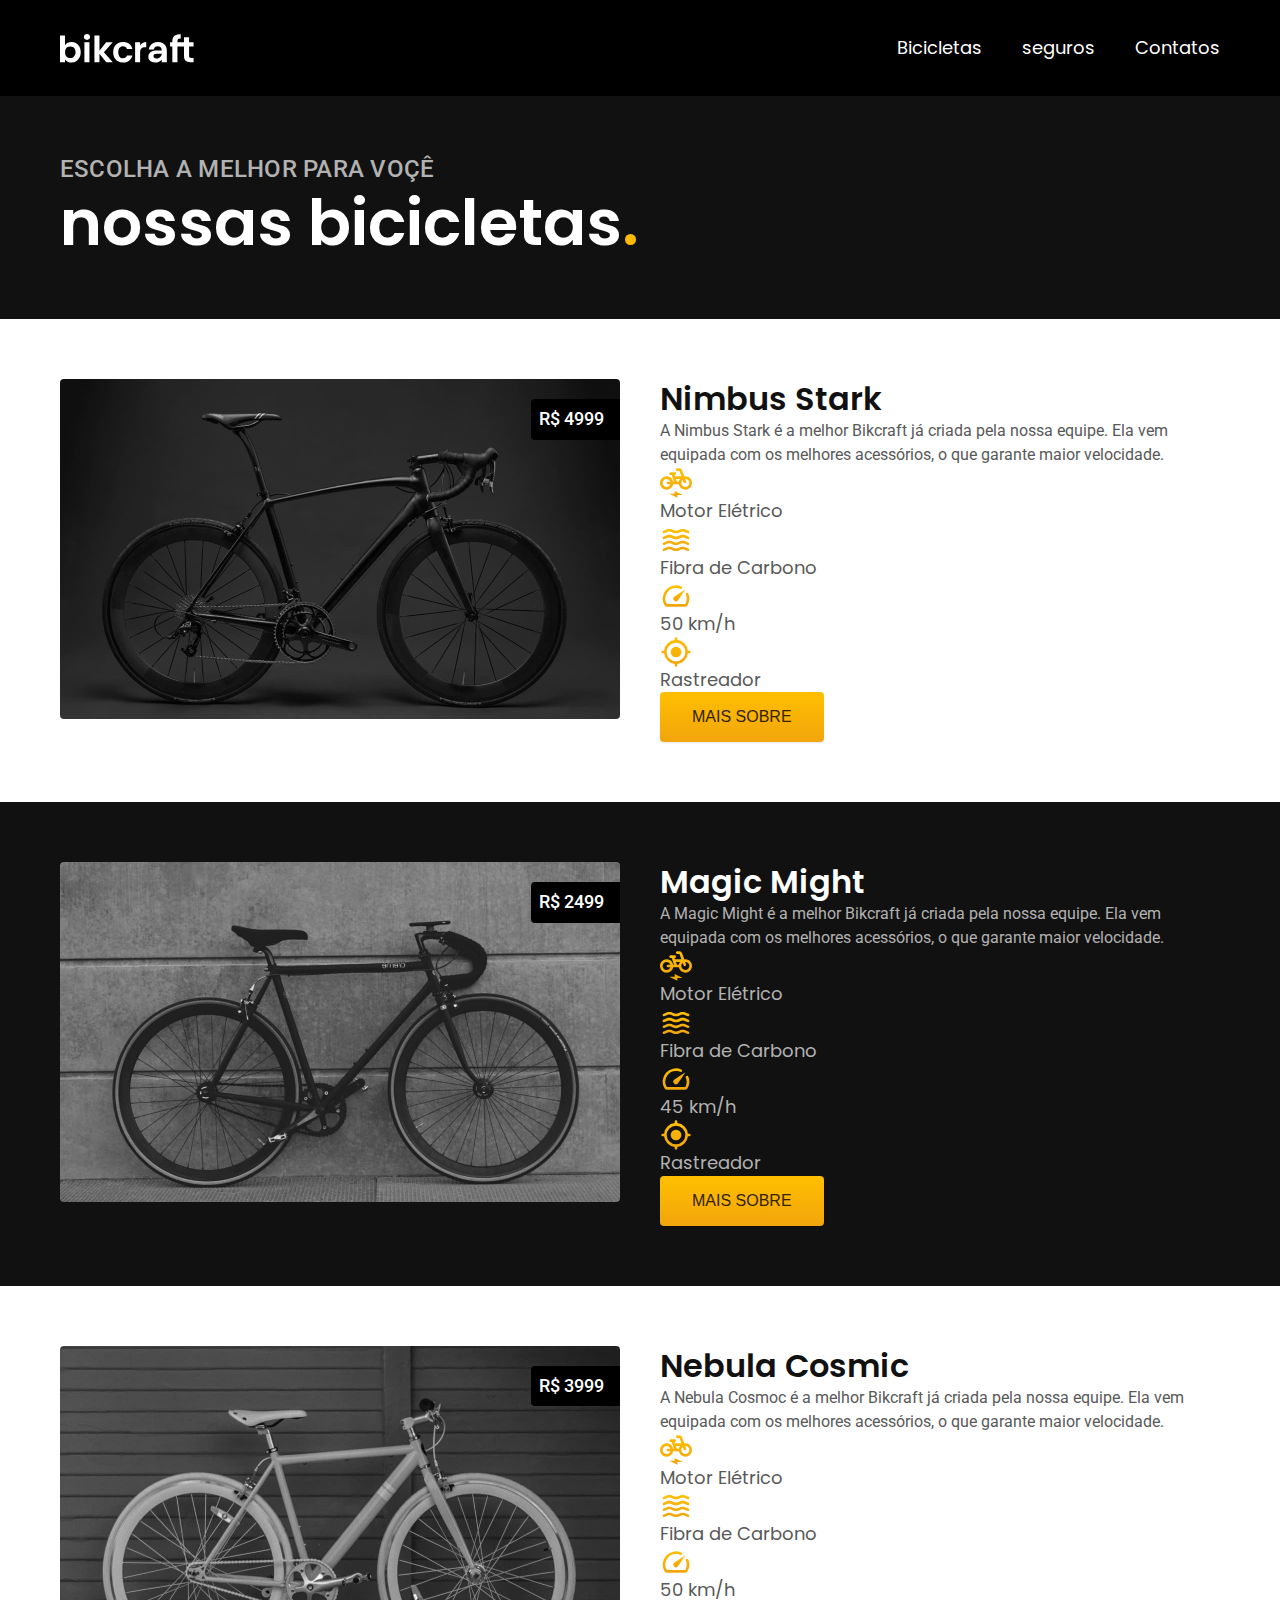
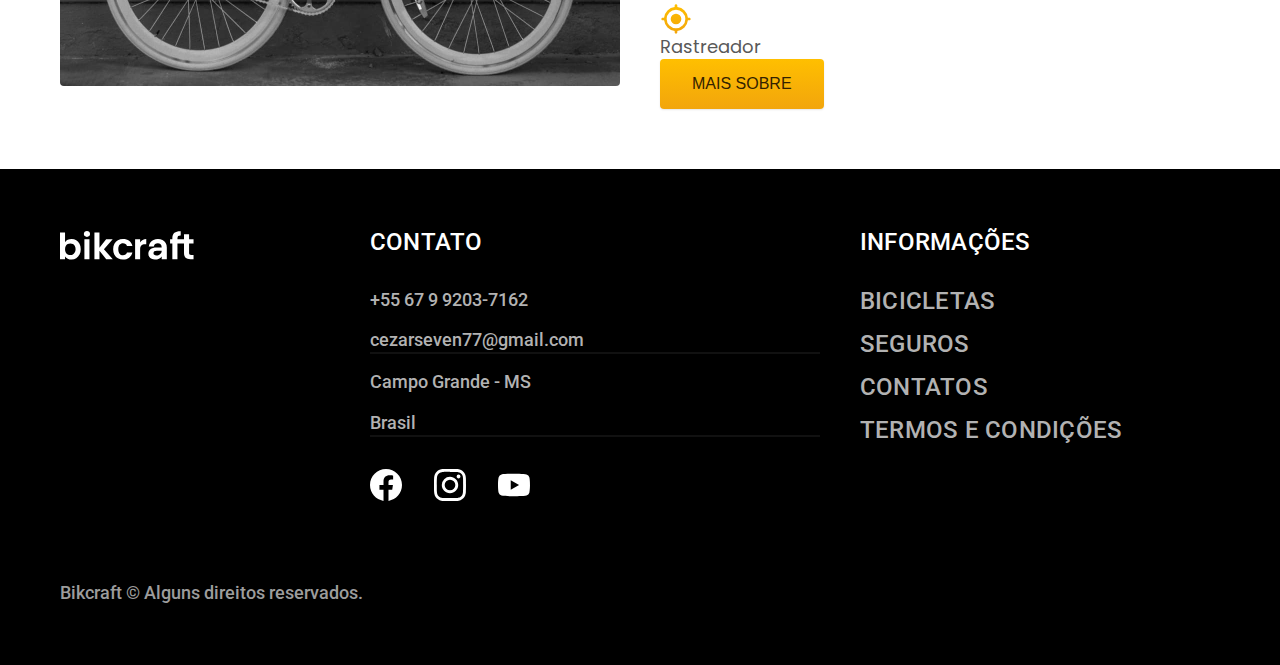
==== bicicletas.html @ 4b3cce02 "termos e bicicletas" ====
<!DOCTYPE html>
<html lang="pt-br">
<head>
    <meta charset="UTF-8">
    <meta name="viewport" content="width=device-width, initial-scale=1.0">
    <title>Bicicletas │ Bikcraft</title>
    <meta name="description" content="Termos e Condições">


    <link rel="stylesheet" href="style.css/style.css">
    
    <link rel="preconnect" href="https://fonts.googleapis.com">
    <link rel="preconnect" href="https://fonts.gstatic.com" crossorigin>
    <link href="https://fonts.googleapis.com/css2?family=Merriweather:ital,wght@1,900&family=Poppins:wght@400;600&family=Roboto:wght@400;500&display=swap" rel="stylesheet">
</head>
<body id="bicicletas">
    <header class="header-bg">
        <div class="header container">
            <a href="./" >
                <img src="img/bikcraft.svg" alt="Bikcraft">
            </a>
            <nav aria-label="primaria">
                <ul class="header-menu font-1-m cor-0">
                    <li><a href="./bicicletas.html">Bicicletas</a></li>
                    <li><a href="./seguros.html">seguros</a></li>
                    <li><a href="./contatos.html">Contatos</a></li>
                </ul>
        
            </nav>
        </div>
    </header>

    <main>
        <div class="titulo-bg">
            <div class="titulo container">
                <p class="font-2-l-b cor-5">Escolha a melhor para voçê</p>
                <h1 class="font-1-xxl cor-0">nossas bicicletas<span class="cor-p1">.</span></h1>
            </div>
        </div>


        
            <div class="bicicletas container">
                <div class="bicicletas-imagem">
                    <img src="./img/bicicletas/nimbus.jpg" alt="bicicleta preta">
                    <span class="font-2-m cor-0">R$ 4999</span>
                </div>

                <div class="bicicleta-conteudo">
                    <h2 class="font-1-xl">Nimbus Stark</h2>
                    <p class="font-2-s cor-8">A Nimbus Stark é a melhor Bikcraft já criada pela nossa equipe. Ela vem equipada com os melhores acessórios, o que garante maior velocidade.</p>
                    <ul class="font-1-m cor-8">
                        <li>
                            <img src="./img/icones/eletrica.svg" alt="">
                            Motor Elétrico
                        </li>
                        <li>
                            <img src="./img/icones/carbono.svg" alt="">
                            Fibra de Carbono
                        </li>
                        <li>
                            <img src="./img/icones/velocidade.svg" alt="">
                            50 km/h
                        </li>
                        <li>
                            <img src="./img/icones/rastreador.svg" alt="">
                            Rastreador
                        </li>
                    </ul>
                    <a class="botao seta" href="./bicicletas/nimbus.html">Mais Sobre</a>
                </div>
            </div>
        

        <div class="bicicletas-bg">
            <div class="bicicletas container">
                <div class="bicicletas-imagem">
                    <img src="./img/bicicletas/magic.jpg" alt="bicicleta preta">
                    <span class="font-2-m cor-0">R$ 2499</span>
                </div>

                <div class="bicicleta-conteudo">
                    <h2 class="font-1-xl cor-0">Magic Might</h2>
                    <p class="font-2-s cor-5">A Magic Might é a melhor Bikcraft já criada pela nossa equipe. Ela vem equipada com os melhores acessórios, o que garante maior velocidade.</p>
                    <ul class="font-1-m cor-5">
                        <li>
                            <img src="./img/icones/eletrica.svg" alt="">
                            Motor Elétrico
                        </li>
                        <li>
                            <img src="./img/icones/carbono.svg" alt="">
                            Fibra de Carbono
                        </li>
                        <li>
                            <img src="./img/icones/velocidade.svg" alt="">
                            45 km/h
                        </li>
                        <li>
                            <img src="./img/icones/rastreador.svg" alt="">
                            Rastreador
                        </li>
                    </ul>
                    <a class="botao seta" href="./bicicletas/magic.html">Mais Sobre</a>
                </div>
            </div>
        </div>

        
            <div class="bicicletas container">
                <div class="bicicletas-imagem">
                    <img src="./img/bicicletas/nebula.jpg" alt="bicicleta branca">
                    <span class="font-2-m cor-0">R$ 3999</span>
                </div>

                <div class="bicicleta-conteudo">
                    <h2 class="font-1-xl">Nebula Cosmic</h2>
                    <p class="font-2-s cor-8">A Nebula Cosmoc é a melhor Bikcraft já criada pela nossa equipe. Ela vem equipada com os melhores acessórios, o que garante maior velocidade.</p>
                    <ul class="font-1-m cor-8">
                        <li>
                            <img src="./img/icones/eletrica.svg" alt="">
                            Motor Elétrico
                        </li>
                        <li>
                            <img src="./img/icones/carbono.svg" alt="">
                            Fibra de Carbono
                        </li>
                        <li>
                            <img src="./img/icones/velocidade.svg" alt="">
                            50 km/h
                        </li>
                        <li>
                            <img src="./img/icones/rastreador.svg" alt="">
                            Rastreador
                        </li>
                    </ul>
                    <a class="botao seta" href="./bicicletas/nebula.html">Mais Sobre</a>
                </div>
            </div>
        

        
    </main>











    <footer class="footer-bg">
        <div class="footer container">
            <img src="img/bikcraft.svg" alt="bikcraft">
            <div class="footer-contato">
                <h3 class="font-2-l-b cor-0">Contato</h3>
                <ul class="font-2-m cor-5">
                    <li><a href="tel:+5567992037162">+55 67 9 9203-7162</a></li>
                    <li><a href="mailto:cezarseven77@gmail.com">cezarseven77@gmail.com</a></li>
                    <li>Campo Grande - MS</li>
                    <li>Brasil</li>
                </ul>
                <div class="footer-redes">
                    <a href="./">
                        <img src="./img/redes/facebook.svg" alt="facebook">
                    </a>
                    <a href="./">
                        <img src="./img/redes/instagram.svg" alt="instagram">
                    </a>
                    <a href="./">
                        <img src="./img/redes/youtube.svg" alt="youtube">
                    </a>
                </div>
            </div>
                <div class="footer-informacoes">
                    <h3 class="font-2-l-b cor-0">Informações</h3>
                    <nav>
                        <ul class="font-2-l-b cor-5">
                            <li><a href="./bicicletas.html">Bicicletas</a></li>
                            <li><a href="./seguros.html">seguros</a></li>
                            <li><a href="./contatos.html">Contatos</a></li>
                            <li><a href="./termos.html">Termos e Condições</a></li>
                        </ul>
                    </nav> 
                </div>
                <p class="footer-copy font-2-m cor-6">Bikcraft © Alguns direitos reservados.</p>
        </div>
    </footer>

</body>
</html>
---- style.css/style.css ----
@import './global/global.css';
@import './utilidades/tipografia.css';
@import './utilidades/cores.css';



@import './global/header.css';
@import './global/footer.css';

/*botao*/
@import './utilidades/componentes.css';

/* home */
@import './home/introducao.css';
@import './home/tecnologia.css';
@import './home/parceiros.css';
@import './home/depoimento.css';

/* bicicletas lista */
@import './bicicletas/bicicletas-lista.css';

/*seguros*/
@import 'seguros/seguros.css';

/*termos pag*/
@import 'termos/termo.css';

/*bicicletas pag*/
@import 'bicicletas/bicicletas.css';
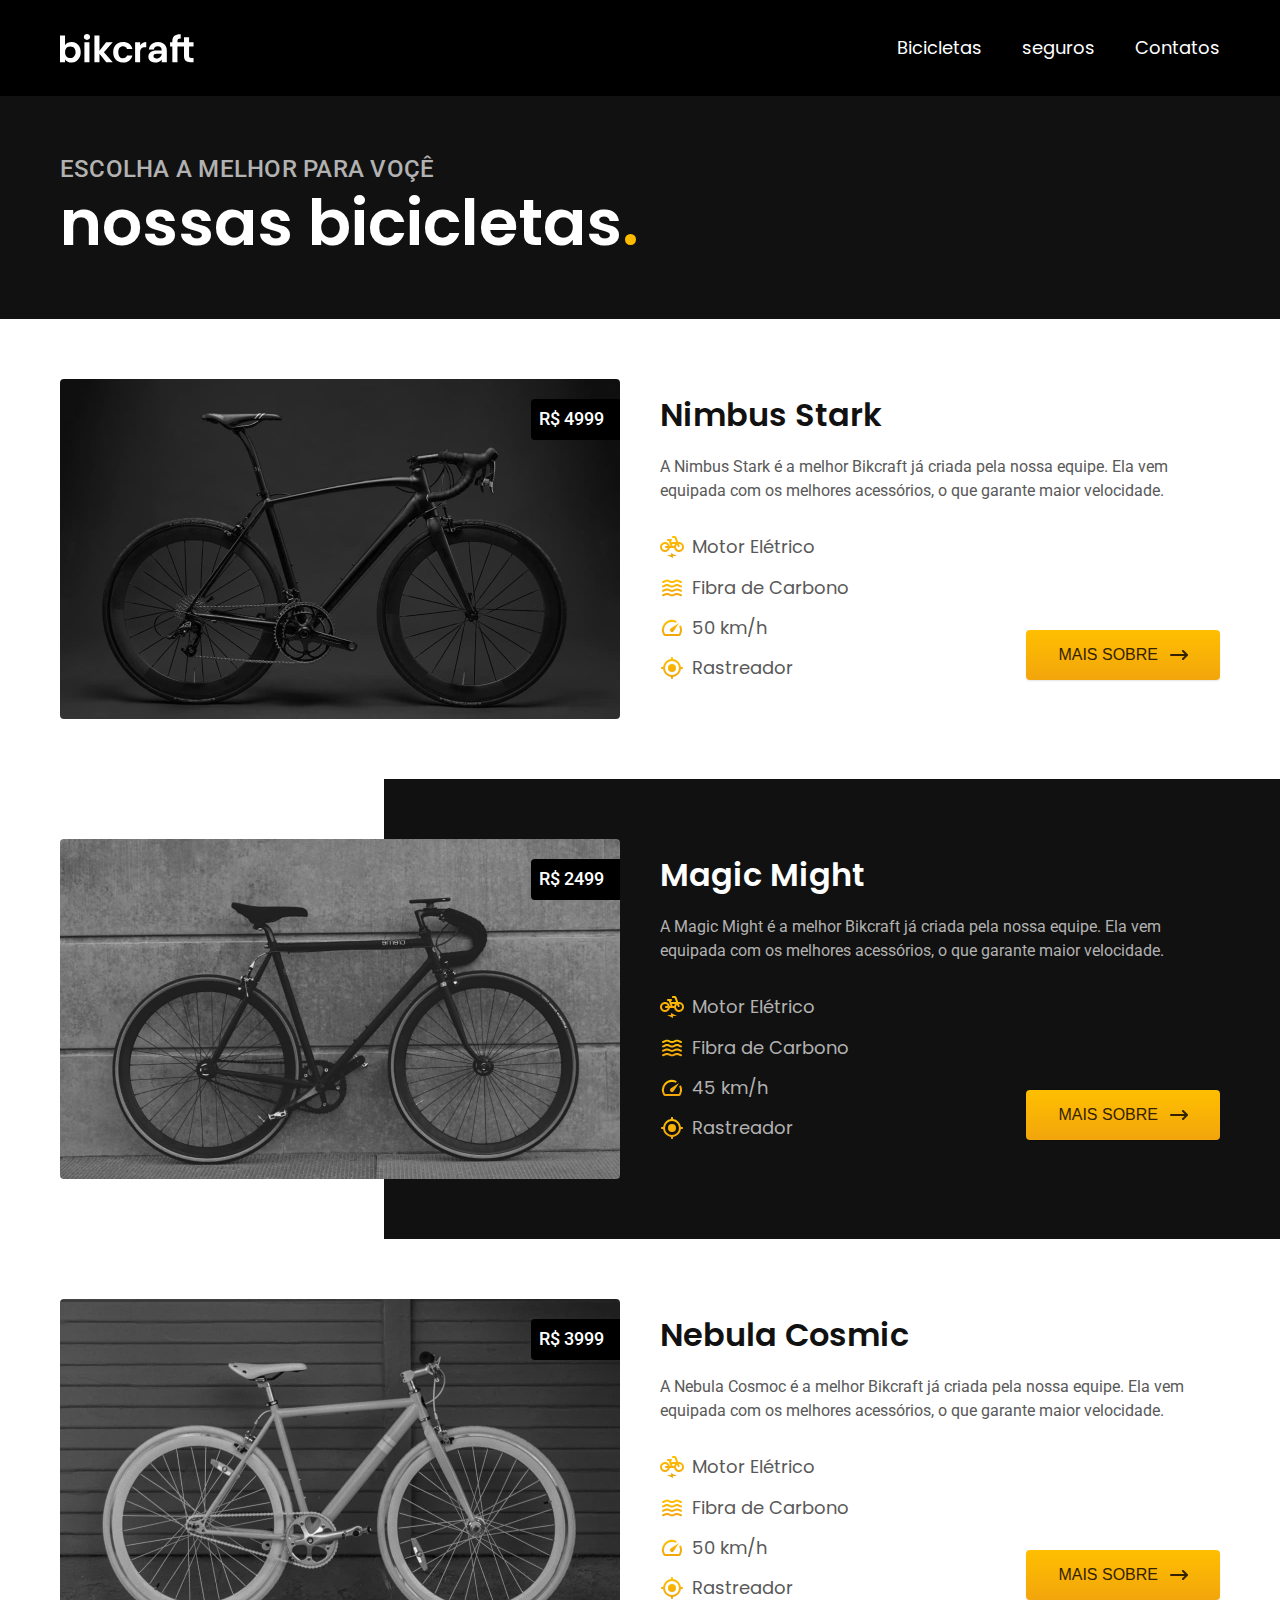
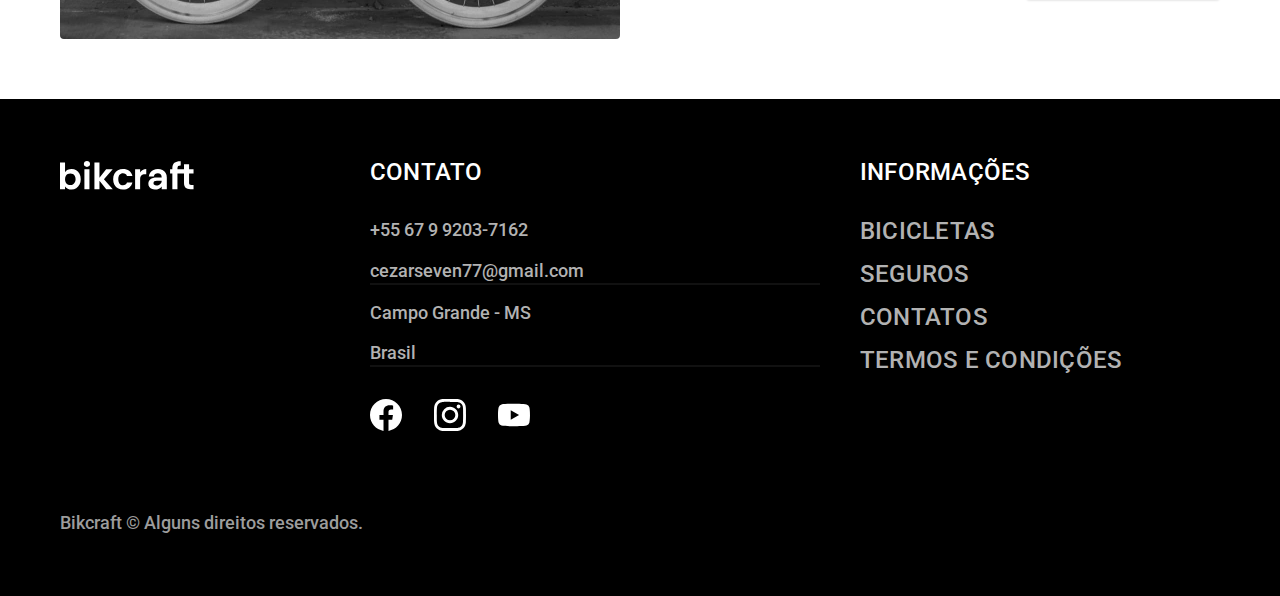
==== commit 72c6e9cb: "add pag de termos e bicicleta" ====
--- a/bicicletas.html
+++ b/bicicletas.html
@@ -46,7 +46,7 @@
                     <span class="font-2-m cor-0">R$ 4999</span>
                 </div>
 
-                <div class="bicicleta-conteudo">
+                <div class="bicicletas-conteudo">
                     <h2 class="font-1-xl">Nimbus Stark</h2>
                     <p class="font-2-s cor-8">A Nimbus Stark é a melhor Bikcraft já criada pela nossa equipe. Ela vem equipada com os melhores acessórios, o que garante maior velocidade.</p>
                     <ul class="font-1-m cor-8">
@@ -79,7 +79,7 @@
                     <span class="font-2-m cor-0">R$ 2499</span>
                 </div>
 
-                <div class="bicicleta-conteudo">
+                <div class="bicicletas-conteudo">
                     <h2 class="font-1-xl cor-0">Magic Might</h2>
                     <p class="font-2-s cor-5">A Magic Might é a melhor Bikcraft já criada pela nossa equipe. Ela vem equipada com os melhores acessórios, o que garante maior velocidade.</p>
                     <ul class="font-1-m cor-5">
@@ -112,7 +112,7 @@
                     <span class="font-2-m cor-0">R$ 3999</span>
                 </div>
 
-                <div class="bicicleta-conteudo">
+                <div class="bicicletas-conteudo">
                     <h2 class="font-1-xl">Nebula Cosmic</h2>
                     <p class="font-2-s cor-8">A Nebula Cosmoc é a melhor Bikcraft já criada pela nossa equipe. Ela vem equipada com os melhores acessórios, o que garante maior velocidade.</p>
                     <ul class="font-1-m cor-8">
--- a/style.css/style.css
+++ b/style.css/style.css
@@ -19,8 +19,15 @@
 /* bicicletas lista */
 @import './bicicletas/bicicletas-lista.css';
 
+/* Bicicleta*/
+@import './bicicleta/bicicleta.css';
+
+
 /*seguros*/
 @import 'seguros/seguros.css';
+@import 'seguros/vantagens.css';
+@import 'seguros/perguntas.css';
+
 
 /*termos pag*/
 @import 'termos/termo.css';
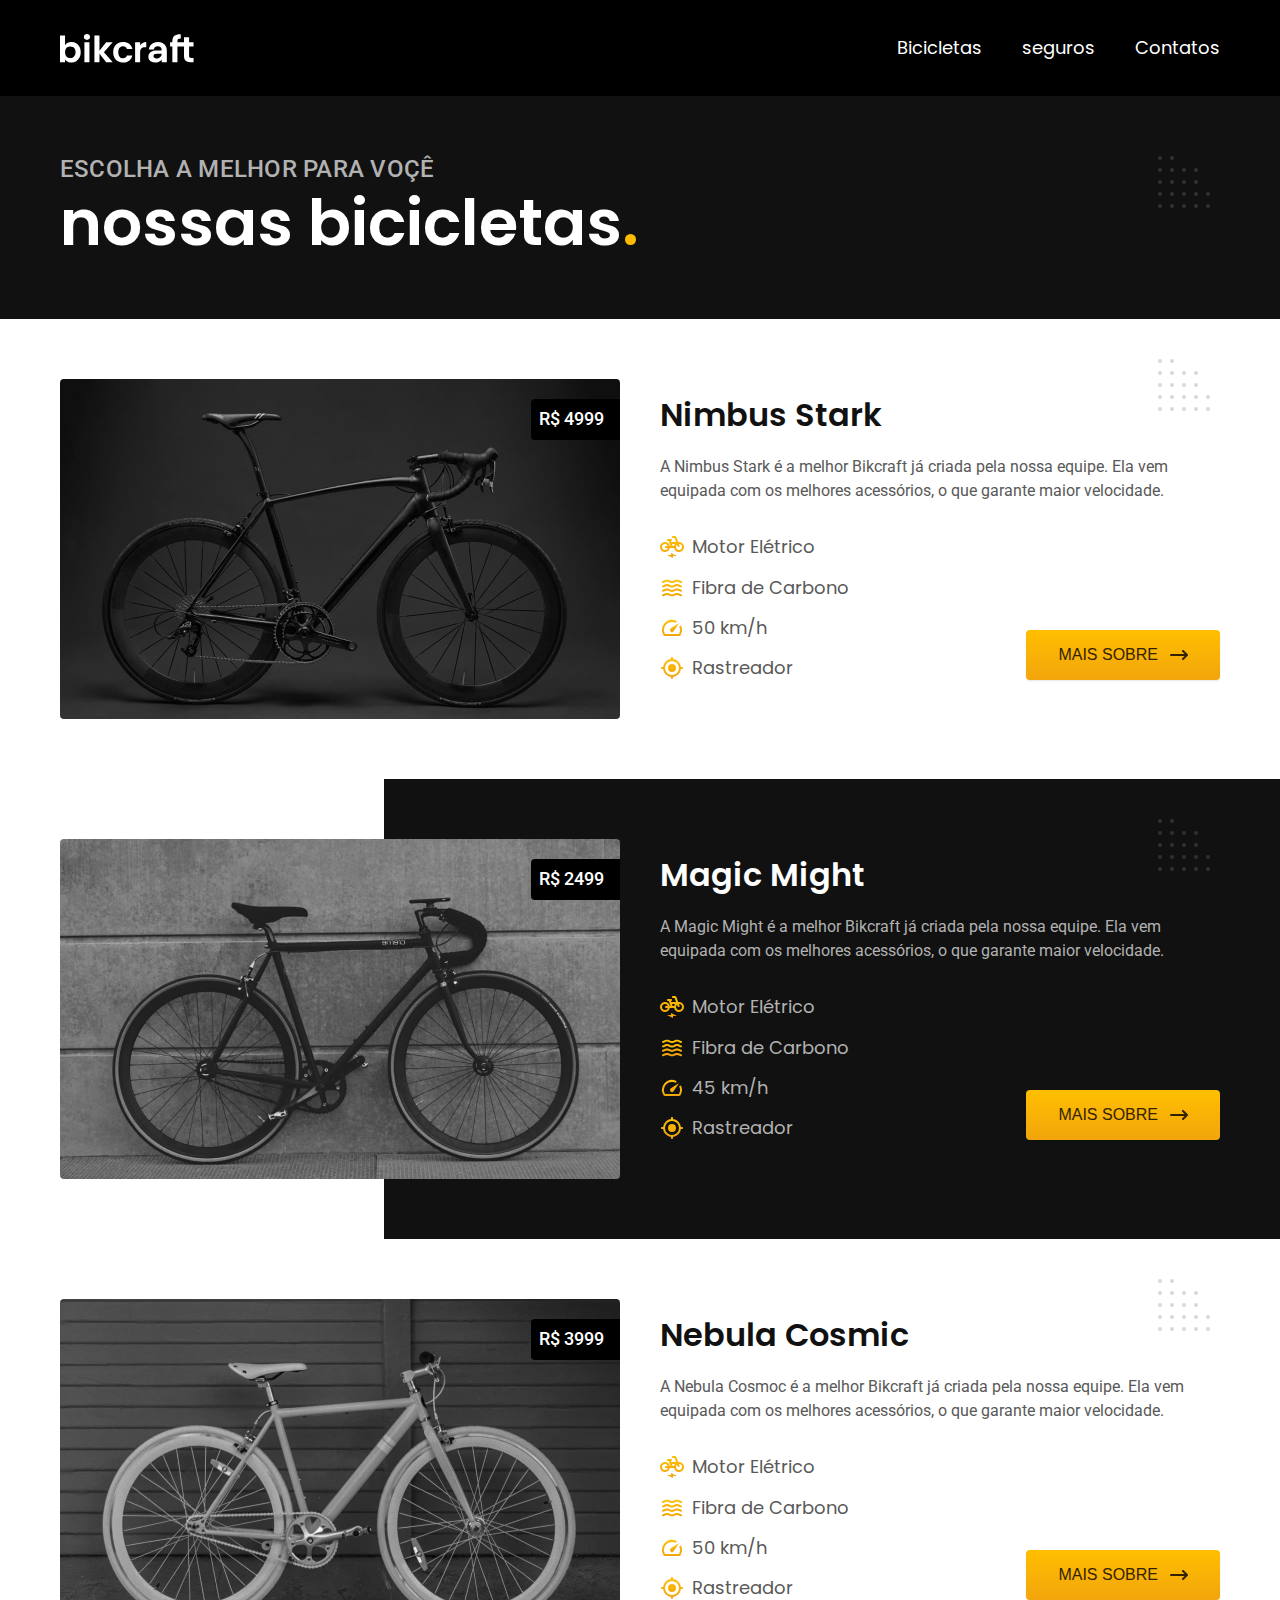
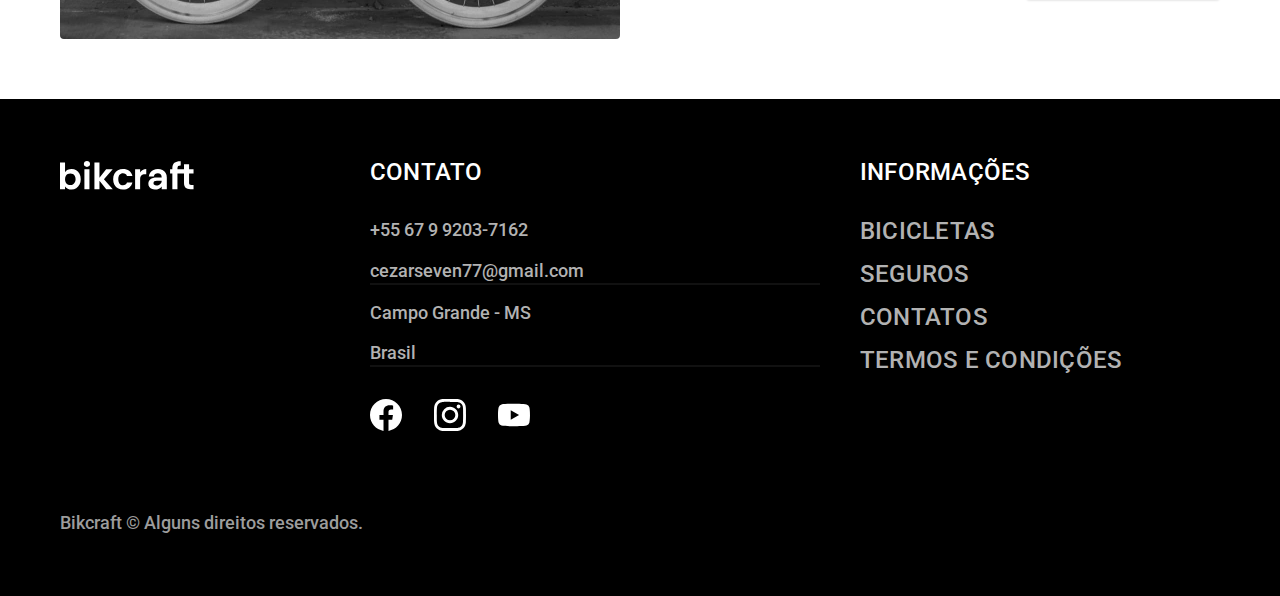
==== commit cbe53aa6: "page orcamento" ====
--- a/bicicletas.html
+++ b/bicicletas.html
@@ -7,6 +7,7 @@
     <meta name="description" content="Termos e Condições">
 
 
+    <link rel="preload" href="style.css/style.css" as="style">
     <link rel="stylesheet" href="style.css/style.css">
     
     <link rel="preconnect" href="https://fonts.googleapis.com">
@@ -17,13 +18,13 @@
     <header class="header-bg">
         <div class="header container">
             <a href="./" >
-                <img src="img/bikcraft.svg" alt="Bikcraft">
+                <img src="img/bikcraft.svg" width="136" height="32" alt="Bikcraft">
             </a>
             <nav aria-label="primaria">
                 <ul class="header-menu font-1-m cor-0">
-                    <li><a href="./bicicletas.html">Bicicletas</a></li>
-                    <li><a href="./seguros.html">seguros</a></li>
-                    <li><a href="./contatos.html">Contatos</a></li>
+                    <li><a href="../bicicletas.html">Bicicletas</a></li>
+                    <li><a href="../seguros.html">seguros</a></li>
+                    <li><a href="../contatos.html">Contatos</a></li>
                 </ul>
         
             </nav>
@@ -42,7 +43,7 @@
         
             <div class="bicicletas container">
                 <div class="bicicletas-imagem">
-                    <img src="./img/bicicletas/nimbus.jpg" alt="bicicleta preta">
+                    <img src="./img/bicicletas/nimbus.jpg" width="1120" height="680" alt="bicicleta preta">
                     <span class="font-2-m cor-0">R$ 4999</span>
                 </div>
 
@@ -51,19 +52,19 @@
                     <p class="font-2-s cor-8">A Nimbus Stark é a melhor Bikcraft já criada pela nossa equipe. Ela vem equipada com os melhores acessórios, o que garante maior velocidade.</p>
                     <ul class="font-1-m cor-8">
                         <li>
-                            <img src="./img/icones/eletrica.svg" alt="">
+                            <img src="./img/icones/eletrica.svg" width="24" height="24" alt="">
                             Motor Elétrico
                         </li>
                         <li>
-                            <img src="./img/icones/carbono.svg" alt="">
+                            <img src="./img/icones/carbono.svg" width="24" height="24" alt="">
                             Fibra de Carbono
                         </li>
                         <li>
-                            <img src="./img/icones/velocidade.svg" alt="">
+                            <img src="./img/icones/velocidade.svg" width="24" height="24" alt="">
                             50 km/h
                         </li>
                         <li>
-                            <img src="./img/icones/rastreador.svg" alt="">
+                            <img src="./img/icones/rastreador.svg" width="24" height="24" alt="">
                             Rastreador
                         </li>
                     </ul>
@@ -75,7 +76,7 @@
         <div class="bicicletas-bg">
             <div class="bicicletas container">
                 <div class="bicicletas-imagem">
-                    <img src="./img/bicicletas/magic.jpg" alt="bicicleta preta">
+                    <img src="./img/bicicletas/magic.jpg" width="1120" height="680" alt="bicicleta preta">
                     <span class="font-2-m cor-0">R$ 2499</span>
                 </div>
 
@@ -84,19 +85,19 @@
                     <p class="font-2-s cor-5">A Magic Might é a melhor Bikcraft já criada pela nossa equipe. Ela vem equipada com os melhores acessórios, o que garante maior velocidade.</p>
                     <ul class="font-1-m cor-5">
                         <li>
-                            <img src="./img/icones/eletrica.svg" alt="">
+                            <img src="./img/icones/eletrica.svg" width="24" height="24" alt="">
                             Motor Elétrico
                         </li>
                         <li>
-                            <img src="./img/icones/carbono.svg" alt="">
+                            <img src="./img/icones/carbono.svg" width="24" height="24" alt="">
                             Fibra de Carbono
                         </li>
                         <li>
-                            <img src="./img/icones/velocidade.svg" alt="">
+                            <img src="./img/icones/velocidade.svg" width="24" height="24" alt="">
                             45 km/h
                         </li>
                         <li>
-                            <img src="./img/icones/rastreador.svg" alt="">
+                            <img src="./img/icones/rastreador.svg" width="24" height="24" alt="">
                             Rastreador
                         </li>
                     </ul>
@@ -108,7 +109,7 @@
         
             <div class="bicicletas container">
                 <div class="bicicletas-imagem">
-                    <img src="./img/bicicletas/nebula.jpg" alt="bicicleta branca">
+                    <img src="./img/bicicletas/nebula.jpg" width="1120" height="680" alt="bicicleta branca">
                     <span class="font-2-m cor-0">R$ 3999</span>
                 </div>
 
@@ -117,19 +118,19 @@
                     <p class="font-2-s cor-8">A Nebula Cosmoc é a melhor Bikcraft já criada pela nossa equipe. Ela vem equipada com os melhores acessórios, o que garante maior velocidade.</p>
                     <ul class="font-1-m cor-8">
                         <li>
-                            <img src="./img/icones/eletrica.svg" alt="">
+                            <img src="./img/icones/eletrica.svg" width="24" height="24" alt="">
                             Motor Elétrico
                         </li>
                         <li>
-                            <img src="./img/icones/carbono.svg" alt="">
+                            <img src="./img/icones/carbono.svg" width="24" height="24" alt="">
                             Fibra de Carbono
                         </li>
                         <li>
-                            <img src="./img/icones/velocidade.svg" alt="">
+                            <img src="./img/icones/velocidade.svg" width="24" height="24" alt="">
                             50 km/h
                         </li>
                         <li>
-                            <img src="./img/icones/rastreador.svg" alt="">
+                            <img src="./img/icones/rastreador.svg" width="24" height="24" alt="">
                             Rastreador
                         </li>
                     </ul>
@@ -153,7 +154,7 @@
 
     <footer class="footer-bg">
         <div class="footer container">
-            <img src="img/bikcraft.svg" alt="bikcraft">
+            <img src="img/bikcraft.svg" width="136" height="32" alt="bikcraft">
             <div class="footer-contato">
                 <h3 class="font-2-l-b cor-0">Contato</h3>
                 <ul class="font-2-m cor-5">
@@ -164,13 +165,13 @@
                 </ul>
                 <div class="footer-redes">
                     <a href="./">
-                        <img src="./img/redes/facebook.svg" alt="facebook">
+                        <img src="./img/redes/facebook.svg" width="32" height="32" alt="facebook">
                     </a>
                     <a href="./">
-                        <img src="./img/redes/instagram.svg" alt="instagram">
+                        <img src="./img/redes/instagram.svg" width="32" height="32" alt="instagram">
                     </a>
                     <a href="./">
-                        <img src="./img/redes/youtube.svg" alt="youtube">
+                        <img src="./img/redes/youtube.svg" width="32" height="32" alt="youtube">
                     </a>
                 </div>
             </div>
--- a/style.css/style.css
+++ b/style.css/style.css
@@ -7,8 +7,9 @@
 @import './global/header.css';
 @import './global/footer.css';
 
-/*botao*/
+/*utilidade*/
 @import './utilidades/componentes.css';
+@import './utilidades/formulario.css';
 
 /* home */
 @import './home/introducao.css';
@@ -21,6 +22,7 @@
 
 /* Bicicleta*/
 @import './bicicleta/bicicleta.css';
+@import './bicicleta/seguro.css';
 
 
 /*seguros*/
@@ -28,9 +30,18 @@
 @import 'seguros/vantagens.css';
 @import 'seguros/perguntas.css';
 
+/*contato pag*/
+@import 'contato/contato.css';
+@import 'contato/lojas.css';
 
-/*termos pag*/
+
+/*termcontatog*/
+@import 'termos/tlojass';
 @import 'termos/termo.css';
 
 /*bicicletas pag*/
 @import 'bicicletas/bicicletas.css';
+
+
+/*orcamento*/
+@import 'orcamento/orcamento.css';--- a/style.css/style.css
+++ b/style.css/style.css
@@ -7,8 +7,9 @@
 @import './global/header.css';
 @import './global/footer.css';
 
-/*botao*/
+/*utilidade*/
 @import './utilidades/componentes.css';
+@import './utilidades/formulario.css';
 
 /* home */
 @import './home/introducao.css';
@@ -21,6 +22,7 @@
 
 /* Bicicleta*/
 @import './bicicleta/bicicleta.css';
+@import './bicicleta/seguro.css';
 
 
 /*seguros*/
@@ -28,9 +30,18 @@
 @import 'seguros/vantagens.css';
 @import 'seguros/perguntas.css';
 
+/*contato pag*/
+@import 'contato/contato.css';
+@import 'contato/lojas.css';
 
-/*termos pag*/
+
+/*termcontatog*/
+@import 'termos/tlojass';
 @import 'termos/termo.css';
 
 /*bicicletas pag*/
 @import 'bicicletas/bicicletas.css';
+
+
+/*orcamento*/
+@import 'orcamento/orcamento.css';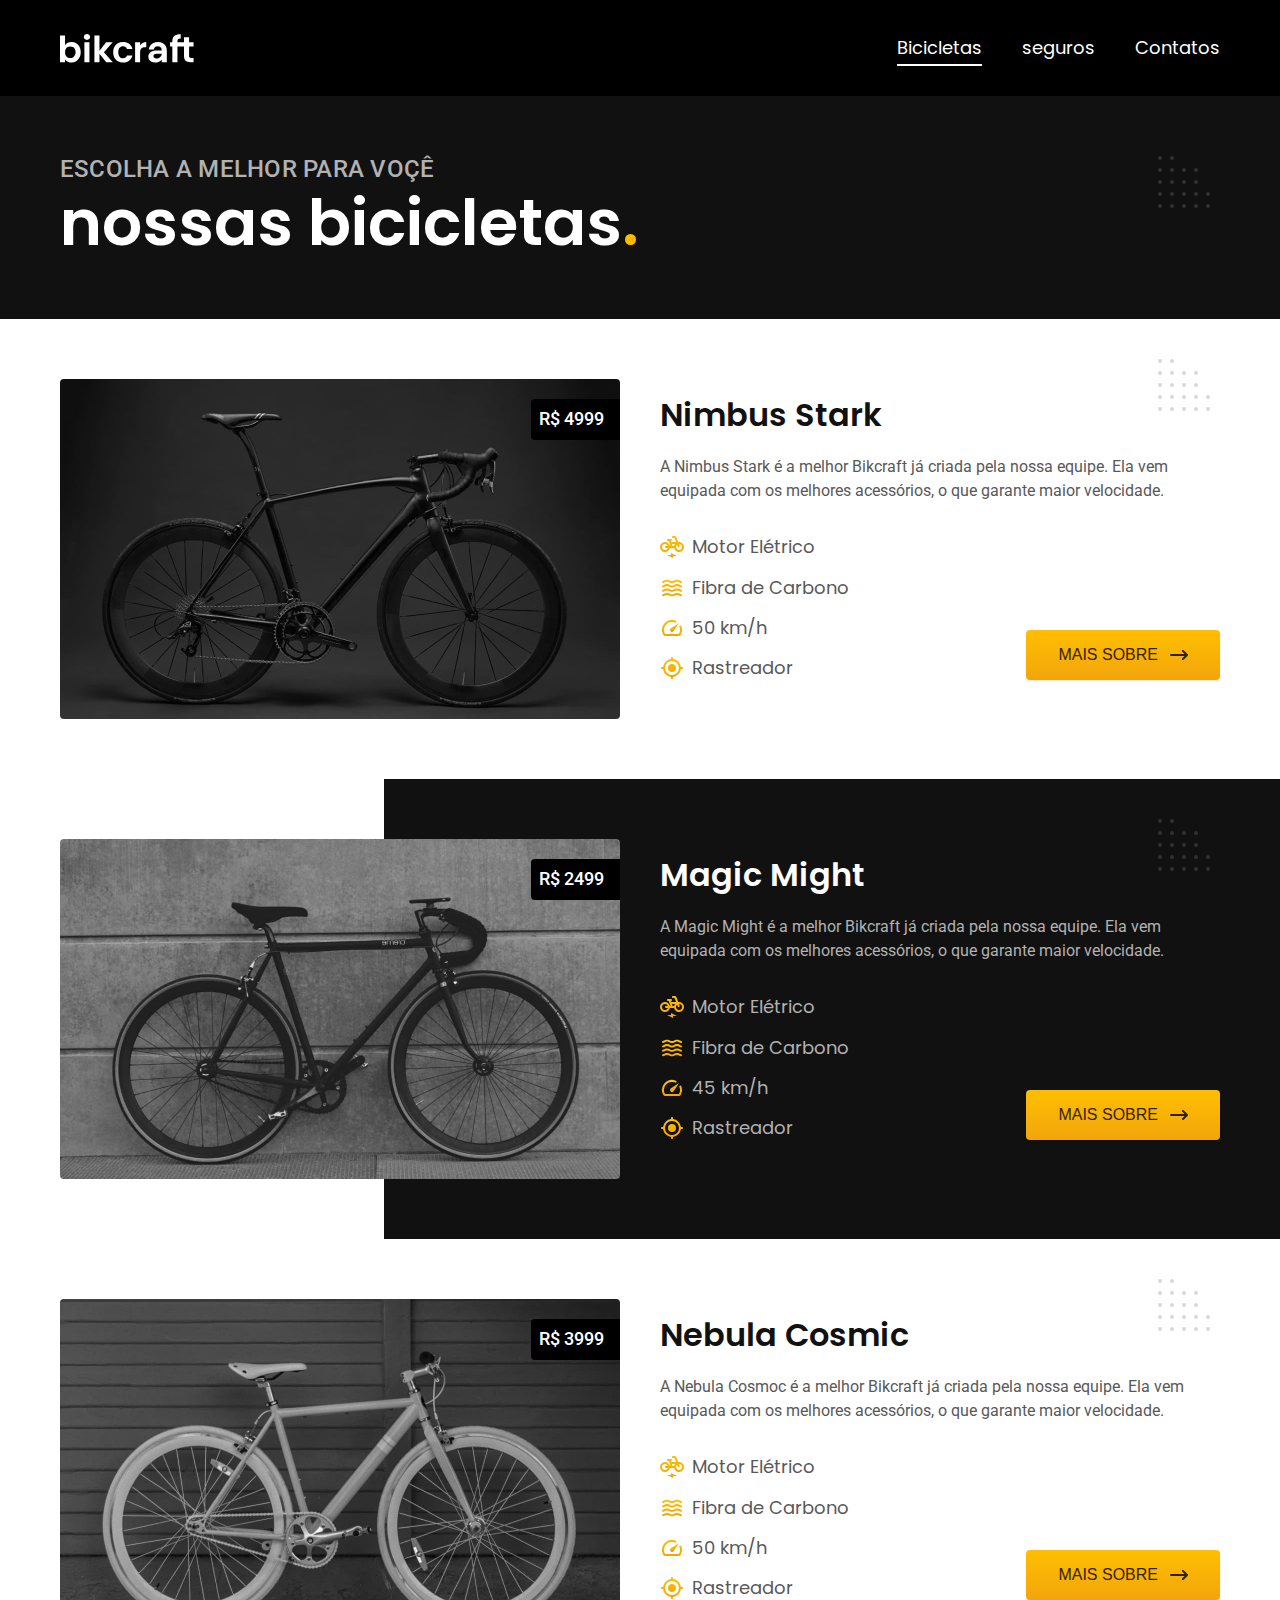
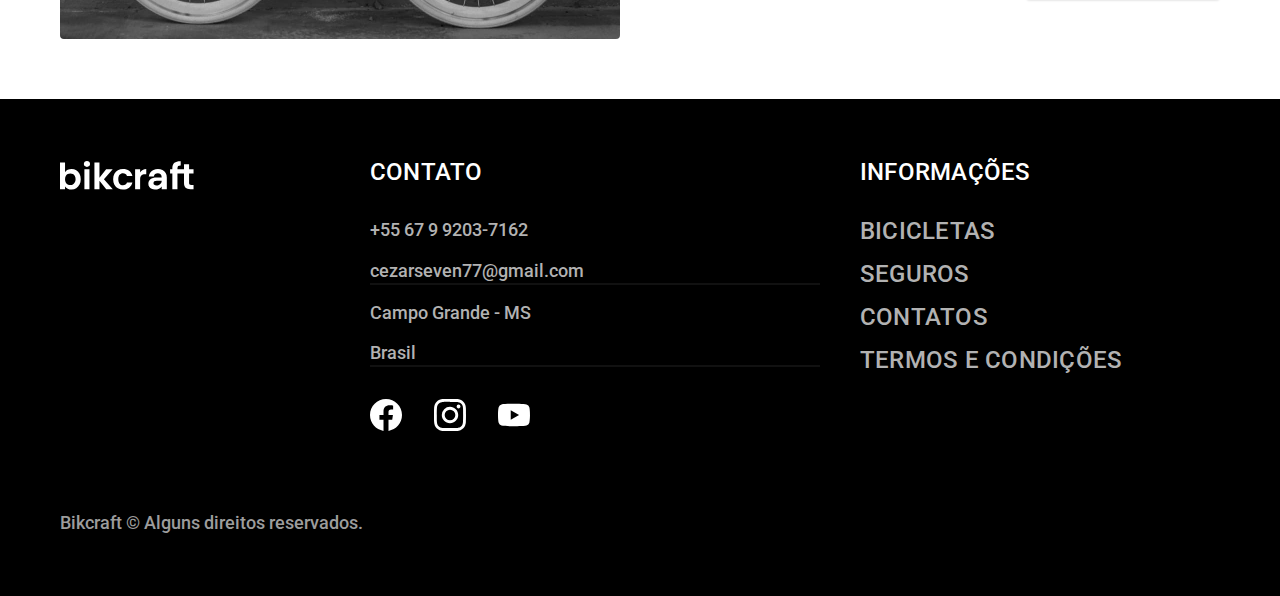
==== commit 6d2226f8: "add do javaScrip e animacoes" ====
--- a/bicicletas.html
+++ b/bicicletas.html
@@ -137,21 +137,8 @@
                     <a class="botao seta" href="./bicicletas/nebula.html">Mais Sobre</a>
                 </div>
             </div>
+    </main>
         
-
-        
-    </main>
-
-
-
-
-
-
-
-
-
-
-
     <footer class="footer-bg">
         <div class="footer container">
             <img src="img/bikcraft.svg" width="136" height="32" alt="bikcraft">
@@ -190,8 +177,23 @@
         </div>
     </footer>
 
+    
+    <script src="./js/script.js"></script>
 </body>
 </html>
 
 
+        
+
+
+
+
+
+
+
+
+
+
+
+
     --- a/style.css/style.css
+++ b/style.css/style.css
@@ -35,8 +35,8 @@
 @import 'contato/lojas.css';
 
 
-/*termcontatog*/
-@import 'termos/tlojass';
+/*termo contato*/
+
 @import 'termos/termo.css';
 
 /*bicicletas pag*/
@@ -44,4 +44,7 @@
 
 
 /*orcamento*/
-@import 'orcamento/orcamento.css';+@import 'orcamento/orcamento.css';
+
+/* animacao */
+@import 'utilidades/animacao.css';--- a/style.css/style.css
+++ b/style.css/style.css
@@ -35,8 +35,8 @@
 @import 'contato/lojas.css';
 
 
-/*termcontatog*/
-@import 'termos/tlojass';
+/*termo contato*/
+
 @import 'termos/termo.css';
 
 /*bicicletas pag*/
@@ -44,4 +44,7 @@
 
 
 /*orcamento*/
-@import 'orcamento/orcamento.css';+@import 'orcamento/orcamento.css';
+
+/* animacao */
+@import 'utilidades/animacao.css';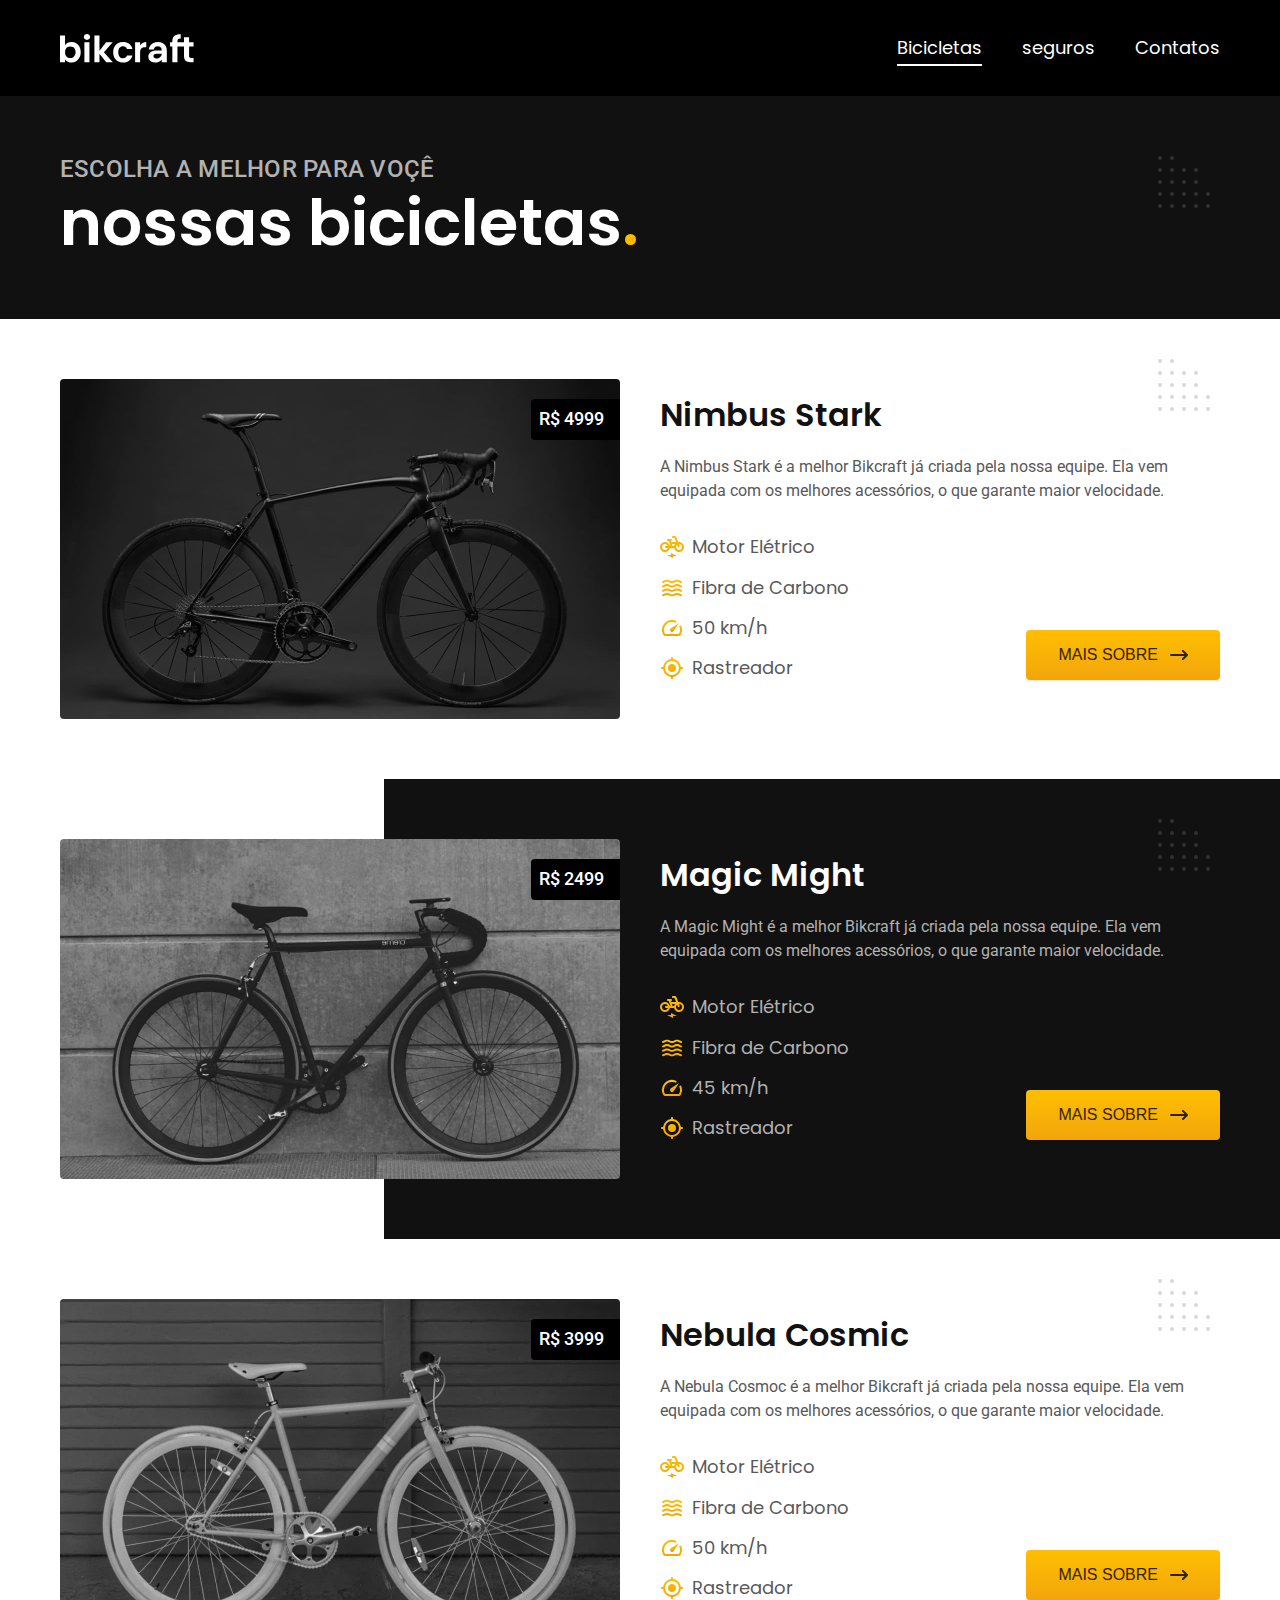
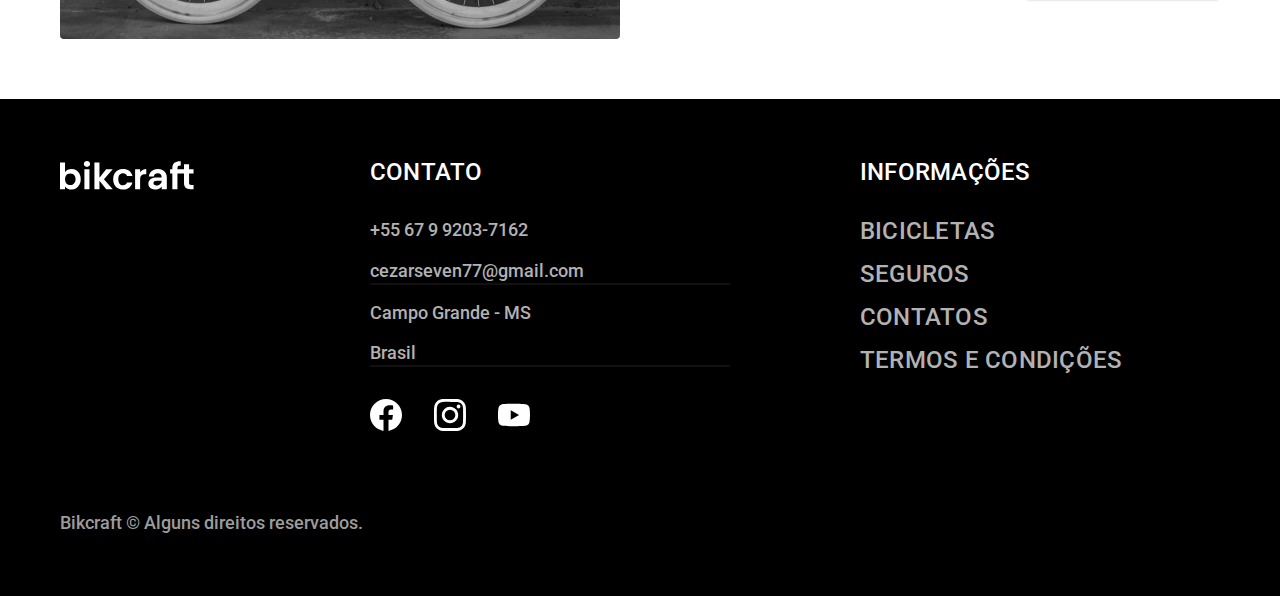
==== commit bb83bd05: "otimizado para producao" ====
--- a/bicicletas.html
+++ b/bicicletas.html
@@ -7,12 +7,15 @@
     <meta name="description" content="Termos e Condições">
 
 
-    <link rel="preload" href="style.css/style.css" as="style">
-    <link rel="stylesheet" href="style.css/style.css">
+    <link rel="preload" href="style.css/style.min.css" as="style">
+    <link rel="stylesheet" href="style.css/style.min.css">
+    
+    <link rel="icon" href="favicon.svg" type="image/svg+xml">
     
     <link rel="preconnect" href="https://fonts.googleapis.com">
     <link rel="preconnect" href="https://fonts.gstatic.com" crossorigin>
     <link href="https://fonts.googleapis.com/css2?family=Merriweather:ital,wght@1,900&family=Poppins:wght@400;600&family=Roboto:wght@400;500&display=swap" rel="stylesheet">
+<script>document.documentElement.classList.add("js");</script>
 </head>
 <body id="bicicletas">
     <header class="header-bg">
@@ -38,9 +41,6 @@
                 <h1 class="font-1-xxl cor-0">nossas bicicletas<span class="cor-p1">.</span></h1>
             </div>
         </div>
-
-
-        
             <div class="bicicletas container">
                 <div class="bicicletas-imagem">
                     <img src="./img/bicicletas/nimbus.jpg" width="1120" height="680" alt="bicicleta preta">
--- a/style.css/style.min.css
+++ b/style.css/style.min.css
@@ -0,0 +1 @@
+body{margin:0;font-family:Arial,Helvetica,sans-serif;color:var(--cor-11)}blockquote,dd,h1,h2,h3,h4,p,ul{margin:0}ul{padding:0;list-style:none}a{text-decoration:none;color:inherit}img{max-width:100%;height:auto;display:block}img[src$=".jpg"]{border-radius:4px}.font-1-xs{font:400 0.75rem/1.35 poppins,sans-serif}.font-2-xs{font:400 0.875rem/1.43 roboto,sans-serif}.font-1-s{font:400 1rem/1.5 poppins,sans-serif}.font-2-s{font:400 1rem/1.5 roboto,sans-serif}.font-1-m{font:400 1.125rem/1.35 poppins,sans-serif}.font-1-m-b{font:600 1.125rem/1.35 poppins,sans-serif}.font-2-m{font:500 1.125rem/1.35 roboto,sans-serif}.font-1-l{font:400 1.5rem/1.125 poppins,sans-serif}.font-2-l{font:400 1.5rem/1.125 roboto,sans-serif}.font-2-l-b{font:500 1.5rem/1.125 roboto,sans-serif;letter-spacing:.015rem;text-transform:uppercase}.font-1-xl{font:600 2rem/1.25 poppins,sans-serif}.font-2-xl{font:500 4rem/1.125 roboto,sans-serif}.font-1-xxl{font:600 4rem/1.125 poppins,sans-serif}@media (max-width:1200px){.font-1-xxl{font-size:3rem}.font-2-l,.font-2-l-b{font-size:1.125rem}}@media (max-width:800px){.font-1-xxl{font-size:2rem}.font-1-xl,.font-2-xl{font-size:1.5rem}}:root{--cor-0:#ffffff;--cor-1:#f7f7f7;--cor-2:#ededed;--cor-3:#dedede;--cor-4:#cccccc;--cor-5:#b2b2b2;--cor-6:#9c9c9c;--cor-7:#717171;--cor-8:#595959;--cor-9:#404040;--cor-10:#2e2e2e;--cor-11:#111111;--cor-12:#000000;--cor-p1:#ffbb00;--cor-p2:#e4a30b;--cor-p3:#a66f00;--cor-p4:#664400;--cor-p5:#332200}.cor-0{color:var(--cor-0)}.cor-1{color:var(--cor-1)}.cor-2{color:var(--cor-2)}.cor-3{color:var(--cor-3)}.cor-4{color:var(--cor-4)}.cor-5{color:#b2b2b2}.cor-6{color:var(--cor-6)}.cor-7{color:var(--cor-7)}.cor-8{color:var(--cor-8)}.cor-9{color:var(--cor-9)}.cor-10{color:var(--cor-10)}.cor-11{color:var(--cor-11)}.cor-12{color:var(--cor-12)}.cor-p1{color:var(--cor-p1)}.cor-p2{color:var(--cor-p2)}.cor-p3{color:var(--cor-p3)}.cor-p4{color:var(--cor-p4)}.cor-p5{color:var(--cor-p5)}.header-bg{background-color:var(--cor-12)}.header{display:flex;flex-wrap:wrap;gap:20px;justify-content:space-between;align-items:center;padding-top:20px;padding-bottom:20px}.header-menu{display:flex;flex-wrap:wrap;gap:40px}.header-menu a{display:inline-block;padding:16px 0;position:relative}.header-menu a:after{content:"";display:block;height:2px;width:0;background:var(--cor-0);margin-top:4px;transition:.3s;position:absolute}.header-menu a.ativo::after,.header-menu a:hover::after{width:100%}@media (max-width:800px){.header-menu{gap:20px}.header-menu a{background-color:var(--cor-11);padding:12px 16px;border-radius:4px}.header-menu a:hover{background-color:var(--cor-10)}.header-menu a:after{display:none}}@media (max-width:600px){.header-menu{gap:12px}.header-menu a{padding:8px 12px;font-size:14px}}.footer-bg{background-color:var(--cor-12)}.footer{display:grid;grid-template-columns:3fr 5fr 4fr;gap:40px;padding-top:60px;padding-bottom:60px}.footer h3{margin-bottom:32px}.footer-contato ul{margin-bottom:32px}.footer-contato li:nth-child(2n):after{content:"";display:block;max-width:360px;height:2px;background:var(--cor-11)}.footer li{margin-bottom:16px}.footer-redes{display:flex;gap:32px}.footer a:hover{color:var(--cor-0)}.footer-copy{grid-column:1/-1;margin-top:40px}@media (max-width:800px){.footer>img{display:none}.footer{grid-template-columns:1fr 1fr}}@media (max-width:600px){.footer-copy{margin-top:0}.footer{grid-template-columns:1fr 1fr;gap:60px}}.container{box-sizing:border-box;max-width:1200px;padding-left:20px;padding-right:20px;margin-left:auto;margin-right:auto}.botao{display:inline-block;padding:16px 32px;background:linear-gradient(#ffbf00 ,#f2a50c);border-radius:4px;box-shadow:0 1px 2px rgba(0,0,0,.1);text-transform:uppercase;color:#320;font:600 1.125/1.35 poppins,sans-serif;max-width:max-content;border:none;cursor:pointer}.botao:hover{background:linear-gradient(#ffb60d,#e59317)}.botao.secundario{background:var(--cor-10);color:var(--cor-0)}.botao.secundario:hover{background:var(--cor-9)}.botao.seta{display:flex;align-items:center}.botao.seta::after{content:"";display:inline-block;width:18px;height:10px;margin-left:12px;background:url(../img/icones/seta.svg);transition:transform .2s}.botao.seta:hover:after{transform:translatex(4px)}@media (max-width:600px){.botao{padding:12px 16px;font-size:1rem}}.link{display:inline-block;color:var(--cor-p1);font:500 1.5rem/1.5 poppins,sans-serif;padding-bottom:20px}.link::after{content:"";display:block;width:100%;height:4px;background-color:currentColor}.link:hover{color:var(--cor-0)}.titulo-bg{padding-top:60px;padding-bottom:60px;background-color:var(--cor-11)}.titulo{background:url("../img/dec/top-right.svg") no-repeat top right 30px}.titulo p{margin-bottom:4px}@media (max-width:800px){.titulo-bg{padding-top:40px;padding-bottom:40px}.titulo p{font-size:1rem;text-transform:lowercase;font-weight:400}}.form{display:grid;grid-template-columns:1fr 1fr;gap:20px}.form label{display:block;font:400 1rem/1.5 Poppins,sans-serif;margin-bottom:4px}.form .col-2{grid-column:span 2}.form input[type=email],.form input[type=text],.form textarea{font:400 1rem/1.5 Roboto,sans-serif;background:var(--cor-1);border:1px solid var(--cor-2);padding:12px;border-radius:4px;width:100%;box-sizing:border-box}.form input[type=email]:focus,.form input[type=text]:focus,.form textarea:focus{outline:0;border-color:var(--cor-p1);background:var(--cor-0);box-shadow:0 0 0 2px}@media (max-width:600px){.form{grid-template-columns:1fr}.form .col-2{grid-column:1}}.introducao-bg{background:var(--cor-12) url("../img/dec/bottom-left.svg") no-repeat bottom 135px left 20px;color:var(--cor-0);box-shadow:inset 0 -120px var(--cor-0)}.introducao{display:grid;grid-template-columns:1fr 1fr;gap:0 40px}.introducao-conteudo{align-self:end;padding-bottom:200px}.introducao img{width:100%;height:100%;object-fit:cover;margin-bottom:-120px;border-radius:4px}.introducao h1{margin-bottom:32px}.introducao p{margin-bottom:20px;color:var(--cor-5)}@media (max-width:800px){.introducao-bg{background:var(--cor-11);padding-top:40px;box-shadow:inset 0 -60px var(--cor-0)}.introducao{grid-template-columns:1fr;gap:32px}.introducao-conteudo{padding-bottom:0}.introducao h1{margin-bottom:16px}.introducao img{height:300px;width:100%}}.tecnologia-bg{background:var(--cor-11);box-shadow:inset 0 80px var(--cor-0),inset 0 -80px var(--cor-0)}.tecnologia{display:grid;grid-template-columns:1fr 1fr;gap:40px}.tecnologia-imagem img{width:100%;height:100%;object-fit:cover;object-position:left}.tecnologia-conteudo{padding-top:160px;padding-bottom:160px}.tecnologia-conteudo>span{display:block;margin-bottom:20px}.tecnologia-conteudo h2{margin-bottom:32px}.tecnologia-conteudo>p{margin-bottom:20px}.tecnologia-vantagens{display:flex;gap:40px}.tecnologia-vantagens h3{margin-bottom:8px;width:max-content}.tecnologia-vantagens img{width:24px;margin-bottom:8px}@media (max-width:800px){.tecnologia-bg{box-shadow:initial}.tecnologia{grid-template-columns:1fr}.tecnologia-conteudo{padding-top:60px;padding-bottom:60px}.tecnologia-imagem{display:none}.tecnologia a{margin-bottom:60px}}@media (max-width:600px){.tecnologia-vantagens{flex-direction:column}}.parceiros{padding-top:60px;padding-bottom:120px}.parceiros h2{margin-bottom:60px}.parceiros ul{padding:0 20px;max-width:1400px;display:grid;grid-template-columns:repeat(4,1fr);margin:0 auto}.parceiros li{display:flex;padding:32px;border-left:2px solid var(--cor-2)}.parceiros img{margin:auto}.parceiros li:first-child,.parceiros li:nth-child(5){border-left:none}.parceiros li:nth-child(n+5){border-top:2px solid var(--cor-2)}@media (max-width:800px){.parceiros{padding-bottom:60px}.parceiros li{padding:20px}.parceiros h2{margin-bottom:20px}.parceiros ul{grid-template-columns:repeat(2,1fr)}.parceiros li:nth-child(n+3){border-top:2px solid var(--cor-2)}.parceiros li:nth-child(odd){border-left:none}}.depoimento{display:grid;grid-template-columns:repeat(2,1fr);background-color:var(--cor-p1);overflow:hidden}.depoimento img{width:100%;height:100%;object-fit:cover;border-radius:0}.depoimento-conteudo{padding:40px 40px 80px 80px;align-self:center;background:url("../img/dec/bottom-right-p.svg") no-repeat bottom 40px right 40px}.depoimento-conteudo p{max-width:32ch;font-family:Merriweather,serif;font-style:italic;font-weight:900;margin-bottom:32px;position:relative}.depoimento p::before{content:"“";font-size:5rem;color:var(--cor-p2);position:absolute;left:-50px;top:-20px}.depoimento p::after{content:"”";font-size:5rem;color:var(--cor-p2);position:absolute}@media (min-width:1200px){.depoimento img{max-height:520px}}@media (max-width:800px){.depoimento{grid-template-columns:1fr;text-align:center}.depoimento img{max-height:200px}.depoimento-conteudo{padding:40px 20px;justify-self:center}}.bicicletas-lista{padding-top:60px;padding-bottom:120px}.bicicletas-lista h2{padding-bottom:40px}.bicicletas-lista ul{display:flex;gap:40px;padding:0 20px 20px 20px;max-width:1400px;margin-left:auto;margin-right:auto;overflow-x:auto}#bicicleta .bicicletas-lista ul{padding:0 0 20px 0}.bicicletas-lista il{flex:1;min-width:480px}.bicicletas-lista a{display:block}.bicicletas-lista img{margin-bottom:16px}.bicicletas-lista h3{margin-bottom:8px;display:flex;align-items:center}.bicicletas-lista h3::before{content:"";display:inline-block;height:8px;width:12px;margin-right:8px;background:var(--cor-p1);transition:width .2s}.bicicletas-lista a:hover h3::before{width:24px}.bicicletas-lista li span{padding-left:20px}.bicicleta{display:grid;grid-template-columns:1fr 1fr;align-items:start;gap:40px;padding-top:60px;padding-bottom:60px}#bicicleta .titulo p{text-transform:uppercase}.bicicleta-imagens{display:flex;flex-wrap:wrap;gap:20px}.bicicleta-imagens img{flex:1;min-width:200px}.bicicleta-imagens img:first-child{min-width:100%}.bicicleta-conteudo>p{margin-bottom:32px}.bicicleta-comprar{display:grid;grid-template-columns:max-content auto;align-items:center;justify-items:start;gap:8px 12px;margin-bottom:40px}.bicicleta-comprar a{grid-row:span 2}.bicicleta-comprar span{display:flex;align-items:center;background-color:var(--cor-12);gap:8px;padding:4px 8px;border-radius:4px}.bicicleta-conteudo h2{text-transform:uppercase;letter-spacing:.015em;margin-bottom:12px}.bicicleta-ficha,.bicicleta-informacoes{padding:32px;background-color:var(--cor-12)}.bicicleta-informacoes{margin-bottom:40px;display:grid;grid-template-columns:1fr 1fr;gap:32px}.bicicleta-informacoes img{width:24px;margin-bottom:8px}.bicicleta-informacoes h3{margin-bottom:8px}.bicicleta-ficha li{padding:4px 0;display:flex;justify-content:space-between;border-bottom:1px solid var(--cor-11)}.bicicleta-ficha li:last-child{border-bottom:none}.bicicleta-ficha span{color:var(--cor-6)}@media (max-width:800px){.bicicleta{grid-template-columns:1fr;padding-top:40px;padding-bottom:40px}.bicicleta-imagens{grid-row:2}}@media (max-width:400px){.bicicleta-informacoes{grid-template-columns:1fr}.bicicleta-comprar{grid-template-columns:1fr}}.seguro-bg{background-color:var(--cor-11);box-shadow:inset 0 120px var(--cor-0),inset 0 -120px var(--cor-12)}.seguro{display:grid;grid-template-columns:1fr 1fr;gap:40px}.seguro-imagem img{width:100%;height:100%;object-fit:cover}.seguro-conteudo{padding-top:180px;padding-bottom:180px}.seguro h2{margin-bottom:32px}.seguro p{margin-bottom:20px}@media (max-width:800px){.seguro-bg{box-shadow:inset 0 -60px var(--cor-12)}.seguro{grid-template-columns:1fr}.seguro-conteudo{grid-row:1;padding-top:40px;padding-bottom:0}}.seguros-bg{background:var(--cor-11)}.seguros{padding-top:60px;padding-bottom:60px;display:grid;grid-template-columns:1fr 1fr;gap:40px;align-items:center}#seguros .seguros{margin-top:0}.seguros h2{grid-column:1/-1}.seguros-item{background:var(--cor-12);padding:32px 32px 32px 60px;display:grid;grid-template-columns:1fr auto;border-radius:4px}.seguros-item h3{margin-bottom:40px}.seguros-item span{grid-column:2;display:block;text-align:right}.seguros-item ul{grid-column:1/-1;margin-bottom:32px}.seguros-item li{display:flex;align-items:center;position:relative}.seguros-item li+li{margin-top:20px}.seguros-item li::before{content:"";display:inline-block;width:13px;height:9px;background-image:url(../img/icones/lista.svg);position:absolute;left:-21px}.seguros-item a{grid-column:1/-1}@media (max-width:800px){.seguros{grid-template-columns:1fr}}.vantagens-bg{background:var(--cor-12)}.vantagens{padding-top:120px;padding-bottom:120px}.vantagens h2{margin-bottom:60px}.vantagens ul{display:grid;grid-template-columns:repeat(auto-fit,minmax(280px,max-content));gap:40px 80px}.vantagens h3,.vantagens img{margin-top:8px}@media (max-width:800px){.vantagens{padding-top:60px;padding-bottom:60px}.vantagens h2{margin-bottom:40px}.vantagens ul{gap:20px}}.perguntas{padding-top:120px;padding-bottom:120px}.perguntas h2{margin-bottom:60px}.perguntas dl>div{padding:20px;border-radius:4px}.perguntas dl>div:nth-child(odd){background-color:var(--cor-1)}.perguntas button{display:grid;grid-template-columns:auto 1fr auto;align-items:center;gap:8px;cursor:pointer;border:none;background:0 0;width:100%;text-align:left}.perguntas button::before{content:"";display:inline-block;width:12px;height:8px;background-color:var(--cor-p1)}.perguntas button::after{content:"";display:inline-block;width:14px;height:6px;background:url(../img/icones/seta-abrir.svg);transition:.3s}.perguntas button:hover::after,.perguntas button[aria-expanded=true]::after{transform:rotate(180deg)}.js .perguntas dd{display:none}.js .perguntas dd.ativa{display:block}.perguntas dd{padding-left:20px;padding-top:16px;max-width:80ch}@media (max-width:800px){.perguntas{padding-top:60px;padding-bottom:60px}.perguntas h2{margin-bottom:40px}}#contato{background:linear-gradient(var(--cor-11) 600px,var(--cor-1) 0)}.contato{display:grid;grid-template-columns:5fr 7fr}.contato-dados,.contato-formulario{padding:60px;box-shadow:0 1px 2px rgba(0,0,0,.1)}.contato-dados{border-radius:5px 0 0 5px;background:var(--cor-12) url("../img/dec/bottom-left.svg") no-repeat bottom 20px left 20px}.contato-formulario{border-radius:0 5px 5px 0;background:var(--cor-0) url("../img/dec/bottom-right.svg") no-repeat bottom 20px right 20px}.contato-dados h2{margin-bottom:60px}.contato-endereco{margin-bottom:32px;padding-left:28px;background:url("../img/icones/local.svg") no-repeat 0 2px}.contato-endereco p{margin-bottom:8px}.contato-meios a{display:block;max-width:max-content;margin-bottom:8px;padding-left:28px}.contato-meios a:hover{color:var(--cor-0)}.contato-meios a:first-child{background:url("../img/icones/email.svg") no-repeat 0 2px}.contato-meios a:nth-child(2){margin-bottom:32px}.contato-meios a:nth-child(3){background:url("../img/icones/telefone.svg") no-repeat 0 2px;margin-bottom:60px}.contato-redes{display:flex;gap:32px;padding-left:28px}@media (max-width:800px){.contato{grid-template-columns:1fr}.contato-dados,.contato-formulario{padding:20px}.contato-dados{border-radius:0 0 5px 5px;background:var(--cor-12)}.contato-formulario{border-radius:5px 5px 0 0}.contato-dados,.contato-meios a:nth-child(3){margin-bottom:32px}.contato-redes{margin-bottom:12px}}.lojas{display:grid;grid-template-columns:1fr 1fr;gap:0 40px;padding-top:120px;padding-bottom:120px}.lojas h2{grid-column:1/-1;margin-bottom:60px}.lojas img{border-radius:4px 4px 0 0}.lojas-item{border-radius:4px;background:var(--cor-0);box-shadow:0 1px 2px rgba(0,0,0,.1)}.lojas-conteudo{display:grid;grid-template-columns:1fr 1fr;gap:32px 16px;padding:32px}.lojas-conteudo h3,.lojas-tempo{grid-column:1/-1}.lojas-dados{display:grid;gap:8px;border-left:2px solid var(--cor-2);padding-left:12px}.lojas-tempo{display:flex;align-items:center;gap:8px}@media (max-width:800px){.lojas{gap:20px;padding-top:60px;padding-bottom:60px}.lojas h2{margin-bottom:32px}.lojas-conteudo{grid-template-columns:1fr}}@media (max-width:600px){.lojas{grid-template-columns:1fr}}.termo{padding-top:80px;padding-bottom:80px}.termo h2{font-weight:600;margin-bottom:20px}.termo p+h2{margin-top:40px}.termo p{max-width:75ch;margin-bottom:24px}.bicicletas-bg{background:linear-gradient(to right,var(--cor-0)30%,var(--cor-11)0%)}.bicicletas{display:grid;grid-template-columns:1fr 1fr;gap:40px;padding-top:60px;padding-bottom:60px;background:url(../img/dec/top-right.svg) no-repeat top 40px right 30px}.bicicletas-imagem{display:grid}.bicicletas-imagem img{grid-area:1/1}.bicicletas-imagem span{grid-area:1/1;place-self:start end;margin-top:20px;background:var(--cor-12);display:inline-block;padding:8px 16px 8px 8px;border-radius:4px 0 0 4px}.bicicletas-conteudo{display:grid;grid-template-columns:1fr auto;align-content:start}.bicicletas h2,.bicicletas p{grid-column:1/-1}.bicicletas h2{margin-bottom:20px}.bicicletas h2::before{content:"";display:block;width:12px;height:8px;background-color:var(--var-p1);margin-bottom:8px}.bicicletas p{margin-bottom:32px}.bicicletas a{place-self:end}.bicicletas li{display:flex;align-items:center}.bicicletas ul{display:grid;gap:16px}.bicicletas-conteudo img{width:24px;margin-right:8px}@media (max-width:800px){.bicicletas-bg{background:var(--cor-11)}.bicicletas{grid-template-columns:1fr;gap:20px;padding-top:40px;padding-bottom:40px}}@media (max-width:600px){.bicicletas-conteudo{grid-template-columns:1fr}.bicicletas ul{grid-template-columns:1fr 1fr;font-size:1rem;margin-bottom:32px}.bicicletas a{place-self:start}}#orcamento{background:linear-gradient(var(--cor-11)600px,var(--cor-1) 0)}.orcamento{display:grid;grid-template-columns:5fr 7fr;padding-bottom:120px}.orcamento h2{text-transform:uppercase;position:relative;display:flex;align-items:center}.orcamento h2::before{content:"";display:inline-block;width:4px;height:8px;background:var(--cor-p1);position:absolute;left:-12px}.orcamento-dados,.orcamento-produto{padding:60px;box-shadow:0 1px 2px rgba(0,0,0,.1)}.orcamento-produto{border-radius:5px 0 0 5px;background:var(--cor-12) url("../img/dec/bottom-left.svg") no-repeat bottom 20px left 20px;display:grid;grid-template-columns:1fr 1fr;gap:20px;align-content:start}.orcamento-produto>*{grid-column:1/-1}.orcamento-produto>label{grid-column:initial}.orcamento-produto label{font:400 1rem/1.5 Poppins,sans-serif;color:var(--cor-4);background:var(--cor-10);padding:12px 16px;border-radius:4px;cursor:pointer;display:grid;grid-template-columns:auto 1fr auto;align-items:center;border:1px solid var(--cor-10)}.orcamento-produto label::before{content:"";display:inline-block;box-sizing:border-box;width:12px;height:12px;border:1px solid var(--cor-6);border-radius:50%;margin-right:8px}.orcamento-produto input:checked+label::before{border-color:var(--cor-7);box-shadow:inset 0 0 0 3px var(--cor-0),inset 0 0 0 6px var(--cor-7)}.orcamento-produto label:hover{background:var(--cor-9);border-color:var(--cor-9)}.orcamento-produto input:focus+label{box-shadow:0 0 0 2px var(--cor-p1);border-color:var(--cor-12)}.orcamento-produto label:focus{background:var(--cor-9);box-shadow:0 0 0 2px var(--cor-p1)}.orcamento-produto label span{display:none}.orcamento-produto input:checked+label span{display:inline-block}.orcamento-produto input{opacity:0;position:absolute;pointer-events:none}.orcamento-produto input:checked+label{background:var(--cor-0);color:var(--cor-11)}.orcamento-dados{border-radius:0 5px 5px 0;background:var(--cor-0) url("../img/dec/bottom-right.svg") no-repeat bottom 20px right 20px}.orcamento-conteudo{display:none}.orcamento-conteudo h2,.orcamento-dados h2:nth-last-of-type(n+2){margin-top:20px}#bikcraft:checked~#orcamento-bikcraft,#seguro:checked~#orcamento-seguro{display:grid;gap:20px}.orcamento-detalhes{display:none;background:var(--cor-0);padding:20px;grid-template-columns:1fr 1fr;border-radius:4px;align-items:center}.orcamento-detalhes li{display:flex;align-items:center;margin-bottom:8px}.orcamento-detalhes li img{width:16px;margin-right:8px}.orcamento-produto input:checked+label+.orcamento-detalhes{display:grid}@media (max-width:1200px){.orcamento-dados,.orcamento-produto{padding:32px}}@media (max-width:800px){.orcamento{grid-template-columns:1fr}.orcamento-produto{border-radius:5px 5px 0 0;background:var(--cor-12)}.orcamento-dados{border-radius:0 0 5px 5px}}@media (max-width:400px){.orcamento-produto{grid-template-columns:1fr}}.js .fadeInDown{transform:translate3d(0,-20px,0)}.js .fadeInUp{transform:translate3d(0,20px,0)}.js .fadeInRight{transform:translate3d(20px,0,0)}.js .fadeInLeft{transform:translate3d(-20px,0,0)}.js [data-anime]{opacity:0}.js .anime{opacity:1;transform:none;transition:transform .8s,opacity .8s}--- a/style.css/style.min.css
+++ b/style.css/style.min.css
@@ -0,0 +1 @@
+body{margin:0;font-family:Arial,Helvetica,sans-serif;color:var(--cor-11)}blockquote,dd,h1,h2,h3,h4,p,ul{margin:0}ul{padding:0;list-style:none}a{text-decoration:none;color:inherit}img{max-width:100%;height:auto;display:block}img[src$=".jpg"]{border-radius:4px}.font-1-xs{font:400 0.75rem/1.35 poppins,sans-serif}.font-2-xs{font:400 0.875rem/1.43 roboto,sans-serif}.font-1-s{font:400 1rem/1.5 poppins,sans-serif}.font-2-s{font:400 1rem/1.5 roboto,sans-serif}.font-1-m{font:400 1.125rem/1.35 poppins,sans-serif}.font-1-m-b{font:600 1.125rem/1.35 poppins,sans-serif}.font-2-m{font:500 1.125rem/1.35 roboto,sans-serif}.font-1-l{font:400 1.5rem/1.125 poppins,sans-serif}.font-2-l{font:400 1.5rem/1.125 roboto,sans-serif}.font-2-l-b{font:500 1.5rem/1.125 roboto,sans-serif;letter-spacing:.015rem;text-transform:uppercase}.font-1-xl{font:600 2rem/1.25 poppins,sans-serif}.font-2-xl{font:500 4rem/1.125 roboto,sans-serif}.font-1-xxl{font:600 4rem/1.125 poppins,sans-serif}@media (max-width:1200px){.font-1-xxl{font-size:3rem}.font-2-l,.font-2-l-b{font-size:1.125rem}}@media (max-width:800px){.font-1-xxl{font-size:2rem}.font-1-xl,.font-2-xl{font-size:1.5rem}}:root{--cor-0:#ffffff;--cor-1:#f7f7f7;--cor-2:#ededed;--cor-3:#dedede;--cor-4:#cccccc;--cor-5:#b2b2b2;--cor-6:#9c9c9c;--cor-7:#717171;--cor-8:#595959;--cor-9:#404040;--cor-10:#2e2e2e;--cor-11:#111111;--cor-12:#000000;--cor-p1:#ffbb00;--cor-p2:#e4a30b;--cor-p3:#a66f00;--cor-p4:#664400;--cor-p5:#332200}.cor-0{color:var(--cor-0)}.cor-1{color:var(--cor-1)}.cor-2{color:var(--cor-2)}.cor-3{color:var(--cor-3)}.cor-4{color:var(--cor-4)}.cor-5{color:#b2b2b2}.cor-6{color:var(--cor-6)}.cor-7{color:var(--cor-7)}.cor-8{color:var(--cor-8)}.cor-9{color:var(--cor-9)}.cor-10{color:var(--cor-10)}.cor-11{color:var(--cor-11)}.cor-12{color:var(--cor-12)}.cor-p1{color:var(--cor-p1)}.cor-p2{color:var(--cor-p2)}.cor-p3{color:var(--cor-p3)}.cor-p4{color:var(--cor-p4)}.cor-p5{color:var(--cor-p5)}.header-bg{background-color:var(--cor-12)}.header{display:flex;flex-wrap:wrap;gap:20px;justify-content:space-between;align-items:center;padding-top:20px;padding-bottom:20px}.header-menu{display:flex;flex-wrap:wrap;gap:40px}.header-menu a{display:inline-block;padding:16px 0;position:relative}.header-menu a:after{content:"";display:block;height:2px;width:0;background:var(--cor-0);margin-top:4px;transition:.3s;position:absolute}.header-menu a.ativo::after,.header-menu a:hover::after{width:100%}@media (max-width:800px){.header-menu{gap:20px}.header-menu a{background-color:var(--cor-11);padding:12px 16px;border-radius:4px}.header-menu a:hover{background-color:var(--cor-10)}.header-menu a:after{display:none}}@media (max-width:600px){.header-menu{gap:12px}.header-menu a{padding:8px 12px;font-size:14px}}.footer-bg{background-color:var(--cor-12)}.footer{display:grid;grid-template-columns:3fr 5fr 4fr;gap:40px;padding-top:60px;padding-bottom:60px}.footer h3{margin-bottom:32px}.footer-contato ul{margin-bottom:32px}.footer-contato li:nth-child(2n):after{content:"";display:block;max-width:360px;height:2px;background:var(--cor-11)}.footer li{margin-bottom:16px}.footer-redes{display:flex;gap:32px}.footer a:hover{color:var(--cor-0)}.footer-copy{grid-column:1/-1;margin-top:40px}@media (max-width:800px){.footer>img{display:none}.footer{grid-template-columns:1fr 1fr}}@media (max-width:600px){.footer-copy{margin-top:0}.footer{grid-template-columns:1fr 1fr;gap:60px}}.container{box-sizing:border-box;max-width:1200px;padding-left:20px;padding-right:20px;margin-left:auto;margin-right:auto}.botao{display:inline-block;padding:16px 32px;background:linear-gradient(#ffbf00 ,#f2a50c);border-radius:4px;box-shadow:0 1px 2px rgba(0,0,0,.1);text-transform:uppercase;color:#320;font:600 1.125/1.35 poppins,sans-serif;max-width:max-content;border:none;cursor:pointer}.botao:hover{background:linear-gradient(#ffb60d,#e59317)}.botao.secundario{background:var(--cor-10);color:var(--cor-0)}.botao.secundario:hover{background:var(--cor-9)}.botao.seta{display:flex;align-items:center}.botao.seta::after{content:"";display:inline-block;width:18px;height:10px;margin-left:12px;background:url(../img/icones/seta.svg);transition:transform .2s}.botao.seta:hover:after{transform:translatex(4px)}@media (max-width:600px){.botao{padding:12px 16px;font-size:1rem}}.link{display:inline-block;color:var(--cor-p1);font:500 1.5rem/1.5 poppins,sans-serif;padding-bottom:20px}.link::after{content:"";display:block;width:100%;height:4px;background-color:currentColor}.link:hover{color:var(--cor-0)}.titulo-bg{padding-top:60px;padding-bottom:60px;background-color:var(--cor-11)}.titulo{background:url("../img/dec/top-right.svg") no-repeat top right 30px}.titulo p{margin-bottom:4px}@media (max-width:800px){.titulo-bg{padding-top:40px;padding-bottom:40px}.titulo p{font-size:1rem;text-transform:lowercase;font-weight:400}}.form{display:grid;grid-template-columns:1fr 1fr;gap:20px}.form label{display:block;font:400 1rem/1.5 Poppins,sans-serif;margin-bottom:4px}.form .col-2{grid-column:span 2}.form input[type=email],.form input[type=text],.form textarea{font:400 1rem/1.5 Roboto,sans-serif;background:var(--cor-1);border:1px solid var(--cor-2);padding:12px;border-radius:4px;width:100%;box-sizing:border-box}.form input[type=email]:focus,.form input[type=text]:focus,.form textarea:focus{outline:0;border-color:var(--cor-p1);background:var(--cor-0);box-shadow:0 0 0 2px}@media (max-width:600px){.form{grid-template-columns:1fr}.form .col-2{grid-column:1}}.introducao-bg{background:var(--cor-12) url("../img/dec/bottom-left.svg") no-repeat bottom 135px left 20px;color:var(--cor-0);box-shadow:inset 0 -120px var(--cor-0)}.introducao{display:grid;grid-template-columns:1fr 1fr;gap:0 40px}.introducao-conteudo{align-self:end;padding-bottom:200px}.introducao img{width:100%;height:100%;object-fit:cover;margin-bottom:-120px;border-radius:4px}.introducao h1{margin-bottom:32px}.introducao p{margin-bottom:20px;color:var(--cor-5)}@media (max-width:800px){.introducao-bg{background:var(--cor-11);padding-top:40px;box-shadow:inset 0 -60px var(--cor-0)}.introducao{grid-template-columns:1fr;gap:32px}.introducao-conteudo{padding-bottom:0}.introducao h1{margin-bottom:16px}.introducao img{height:300px;width:100%}}.tecnologia-bg{background:var(--cor-11);box-shadow:inset 0 80px var(--cor-0),inset 0 -80px var(--cor-0)}.tecnologia{display:grid;grid-template-columns:1fr 1fr;gap:40px}.tecnologia-imagem img{width:100%;height:100%;object-fit:cover;object-position:left}.tecnologia-conteudo{padding-top:160px;padding-bottom:160px}.tecnologia-conteudo>span{display:block;margin-bottom:20px}.tecnologia-conteudo h2{margin-bottom:32px}.tecnologia-conteudo>p{margin-bottom:20px}.tecnologia-vantagens{display:flex;gap:40px}.tecnologia-vantagens h3{margin-bottom:8px;width:max-content}.tecnologia-vantagens img{width:24px;margin-bottom:8px}@media (max-width:800px){.tecnologia-bg{box-shadow:initial}.tecnologia{grid-template-columns:1fr}.tecnologia-conteudo{padding-top:60px;padding-bottom:60px}.tecnologia-imagem{display:none}.tecnologia a{margin-bottom:60px}}@media (max-width:600px){.tecnologia-vantagens{flex-direction:column}}.parceiros{padding-top:60px;padding-bottom:120px}.parceiros h2{margin-bottom:60px}.parceiros ul{padding:0 20px;max-width:1400px;display:grid;grid-template-columns:repeat(4,1fr);margin:0 auto}.parceiros li{display:flex;padding:32px;border-left:2px solid var(--cor-2)}.parceiros img{margin:auto}.parceiros li:first-child,.parceiros li:nth-child(5){border-left:none}.parceiros li:nth-child(n+5){border-top:2px solid var(--cor-2)}@media (max-width:800px){.parceiros{padding-bottom:60px}.parceiros li{padding:20px}.parceiros h2{margin-bottom:20px}.parceiros ul{grid-template-columns:repeat(2,1fr)}.parceiros li:nth-child(n+3){border-top:2px solid var(--cor-2)}.parceiros li:nth-child(odd){border-left:none}}.depoimento{display:grid;grid-template-columns:repeat(2,1fr);background-color:var(--cor-p1);overflow:hidden}.depoimento img{width:100%;height:100%;object-fit:cover;border-radius:0}.depoimento-conteudo{padding:40px 40px 80px 80px;align-self:center;background:url("../img/dec/bottom-right-p.svg") no-repeat bottom 40px right 40px}.depoimento-conteudo p{max-width:32ch;font-family:Merriweather,serif;font-style:italic;font-weight:900;margin-bottom:32px;position:relative}.depoimento p::before{content:"“";font-size:5rem;color:var(--cor-p2);position:absolute;left:-50px;top:-20px}.depoimento p::after{content:"”";font-size:5rem;color:var(--cor-p2);position:absolute}@media (min-width:1200px){.depoimento img{max-height:520px}}@media (max-width:800px){.depoimento{grid-template-columns:1fr;text-align:center}.depoimento img{max-height:200px}.depoimento-conteudo{padding:40px 20px;justify-self:center}}.bicicletas-lista{padding-top:60px;padding-bottom:120px}.bicicletas-lista h2{padding-bottom:40px}.bicicletas-lista ul{display:flex;gap:40px;padding:0 20px 20px 20px;max-width:1400px;margin-left:auto;margin-right:auto;overflow-x:auto}#bicicleta .bicicletas-lista ul{padding:0 0 20px 0}.bicicletas-lista il{flex:1;min-width:480px}.bicicletas-lista a{display:block}.bicicletas-lista img{margin-bottom:16px}.bicicletas-lista h3{margin-bottom:8px;display:flex;align-items:center}.bicicletas-lista h3::before{content:"";display:inline-block;height:8px;width:12px;margin-right:8px;background:var(--cor-p1);transition:width .2s}.bicicletas-lista a:hover h3::before{width:24px}.bicicletas-lista li span{padding-left:20px}.bicicleta{display:grid;grid-template-columns:1fr 1fr;align-items:start;gap:40px;padding-top:60px;padding-bottom:60px}#bicicleta .titulo p{text-transform:uppercase}.bicicleta-imagens{display:flex;flex-wrap:wrap;gap:20px}.bicicleta-imagens img{flex:1;min-width:200px}.bicicleta-imagens img:first-child{min-width:100%}.bicicleta-conteudo>p{margin-bottom:32px}.bicicleta-comprar{display:grid;grid-template-columns:max-content auto;align-items:center;justify-items:start;gap:8px 12px;margin-bottom:40px}.bicicleta-comprar a{grid-row:span 2}.bicicleta-comprar span{display:flex;align-items:center;background-color:var(--cor-12);gap:8px;padding:4px 8px;border-radius:4px}.bicicleta-conteudo h2{text-transform:uppercase;letter-spacing:.015em;margin-bottom:12px}.bicicleta-ficha,.bicicleta-informacoes{padding:32px;background-color:var(--cor-12)}.bicicleta-informacoes{margin-bottom:40px;display:grid;grid-template-columns:1fr 1fr;gap:32px}.bicicleta-informacoes img{width:24px;margin-bottom:8px}.bicicleta-informacoes h3{margin-bottom:8px}.bicicleta-ficha li{padding:4px 0;display:flex;justify-content:space-between;border-bottom:1px solid var(--cor-11)}.bicicleta-ficha li:last-child{border-bottom:none}.bicicleta-ficha span{color:var(--cor-6)}@media (max-width:800px){.bicicleta{grid-template-columns:1fr;padding-top:40px;padding-bottom:40px}.bicicleta-imagens{grid-row:2}}@media (max-width:400px){.bicicleta-informacoes{grid-template-columns:1fr}.bicicleta-comprar{grid-template-columns:1fr}}.seguro-bg{background-color:var(--cor-11);box-shadow:inset 0 120px var(--cor-0),inset 0 -120px var(--cor-12)}.seguro{display:grid;grid-template-columns:1fr 1fr;gap:40px}.seguro-imagem img{width:100%;height:100%;object-fit:cover}.seguro-conteudo{padding-top:180px;padding-bottom:180px}.seguro h2{margin-bottom:32px}.seguro p{margin-bottom:20px}@media (max-width:800px){.seguro-bg{box-shadow:inset 0 -60px var(--cor-12)}.seguro{grid-template-columns:1fr}.seguro-conteudo{grid-row:1;padding-top:40px;padding-bottom:0}}.seguros-bg{background:var(--cor-11)}.seguros{padding-top:60px;padding-bottom:60px;display:grid;grid-template-columns:1fr 1fr;gap:40px;align-items:center}#seguros .seguros{margin-top:0}.seguros h2{grid-column:1/-1}.seguros-item{background:var(--cor-12);padding:32px 32px 32px 60px;display:grid;grid-template-columns:1fr auto;border-radius:4px}.seguros-item h3{margin-bottom:40px}.seguros-item span{grid-column:2;display:block;text-align:right}.seguros-item ul{grid-column:1/-1;margin-bottom:32px}.seguros-item li{display:flex;align-items:center;position:relative}.seguros-item li+li{margin-top:20px}.seguros-item li::before{content:"";display:inline-block;width:13px;height:9px;background-image:url(../img/icones/lista.svg);position:absolute;left:-21px}.seguros-item a{grid-column:1/-1}@media (max-width:800px){.seguros{grid-template-columns:1fr}}.vantagens-bg{background:var(--cor-12)}.vantagens{padding-top:120px;padding-bottom:120px}.vantagens h2{margin-bottom:60px}.vantagens ul{display:grid;grid-template-columns:repeat(auto-fit,minmax(280px,max-content));gap:40px 80px}.vantagens h3,.vantagens img{margin-top:8px}@media (max-width:800px){.vantagens{padding-top:60px;padding-bottom:60px}.vantagens h2{margin-bottom:40px}.vantagens ul{gap:20px}}.perguntas{padding-top:120px;padding-bottom:120px}.perguntas h2{margin-bottom:60px}.perguntas dl>div{padding:20px;border-radius:4px}.perguntas dl>div:nth-child(odd){background-color:var(--cor-1)}.perguntas button{display:grid;grid-template-columns:auto 1fr auto;align-items:center;gap:8px;cursor:pointer;border:none;background:0 0;width:100%;text-align:left}.perguntas button::before{content:"";display:inline-block;width:12px;height:8px;background-color:var(--cor-p1)}.perguntas button::after{content:"";display:inline-block;width:14px;height:6px;background:url(../img/icones/seta-abrir.svg);transition:.3s}.perguntas button:hover::after,.perguntas button[aria-expanded=true]::after{transform:rotate(180deg)}.js .perguntas dd{display:none}.js .perguntas dd.ativa{display:block}.perguntas dd{padding-left:20px;padding-top:16px;max-width:80ch}@media (max-width:800px){.perguntas{padding-top:60px;padding-bottom:60px}.perguntas h2{margin-bottom:40px}}#contato{background:linear-gradient(var(--cor-11) 600px,var(--cor-1) 0)}.contato{display:grid;grid-template-columns:5fr 7fr}.contato-dados,.contato-formulario{padding:60px;box-shadow:0 1px 2px rgba(0,0,0,.1)}.contato-dados{border-radius:5px 0 0 5px;background:var(--cor-12) url("../img/dec/bottom-left.svg") no-repeat bottom 20px left 20px}.contato-formulario{border-radius:0 5px 5px 0;background:var(--cor-0) url("../img/dec/bottom-right.svg") no-repeat bottom 20px right 20px}.contato-dados h2{margin-bottom:60px}.contato-endereco{margin-bottom:32px;padding-left:28px;background:url("../img/icones/local.svg") no-repeat 0 2px}.contato-endereco p{margin-bottom:8px}.contato-meios a{display:block;max-width:max-content;margin-bottom:8px;padding-left:28px}.contato-meios a:hover{color:var(--cor-0)}.contato-meios a:first-child{background:url("../img/icones/email.svg") no-repeat 0 2px}.contato-meios a:nth-child(2){margin-bottom:32px}.contato-meios a:nth-child(3){background:url("../img/icones/telefone.svg") no-repeat 0 2px;margin-bottom:60px}.contato-redes{display:flex;gap:32px;padding-left:28px}@media (max-width:800px){.contato{grid-template-columns:1fr}.contato-dados,.contato-formulario{padding:20px}.contato-dados{border-radius:0 0 5px 5px;background:var(--cor-12)}.contato-formulario{border-radius:5px 5px 0 0}.contato-dados,.contato-meios a:nth-child(3){margin-bottom:32px}.contato-redes{margin-bottom:12px}}.lojas{display:grid;grid-template-columns:1fr 1fr;gap:0 40px;padding-top:120px;padding-bottom:120px}.lojas h2{grid-column:1/-1;margin-bottom:60px}.lojas img{border-radius:4px 4px 0 0}.lojas-item{border-radius:4px;background:var(--cor-0);box-shadow:0 1px 2px rgba(0,0,0,.1)}.lojas-conteudo{display:grid;grid-template-columns:1fr 1fr;gap:32px 16px;padding:32px}.lojas-conteudo h3,.lojas-tempo{grid-column:1/-1}.lojas-dados{display:grid;gap:8px;border-left:2px solid var(--cor-2);padding-left:12px}.lojas-tempo{display:flex;align-items:center;gap:8px}@media (max-width:800px){.lojas{gap:20px;padding-top:60px;padding-bottom:60px}.lojas h2{margin-bottom:32px}.lojas-conteudo{grid-template-columns:1fr}}@media (max-width:600px){.lojas{grid-template-columns:1fr}}.termo{padding-top:80px;padding-bottom:80px}.termo h2{font-weight:600;margin-bottom:20px}.termo p+h2{margin-top:40px}.termo p{max-width:75ch;margin-bottom:24px}.bicicletas-bg{background:linear-gradient(to right,var(--cor-0)30%,var(--cor-11)0%)}.bicicletas{display:grid;grid-template-columns:1fr 1fr;gap:40px;padding-top:60px;padding-bottom:60px;background:url(../img/dec/top-right.svg) no-repeat top 40px right 30px}.bicicletas-imagem{display:grid}.bicicletas-imagem img{grid-area:1/1}.bicicletas-imagem span{grid-area:1/1;place-self:start end;margin-top:20px;background:var(--cor-12);display:inline-block;padding:8px 16px 8px 8px;border-radius:4px 0 0 4px}.bicicletas-conteudo{display:grid;grid-template-columns:1fr auto;align-content:start}.bicicletas h2,.bicicletas p{grid-column:1/-1}.bicicletas h2{margin-bottom:20px}.bicicletas h2::before{content:"";display:block;width:12px;height:8px;background-color:var(--var-p1);margin-bottom:8px}.bicicletas p{margin-bottom:32px}.bicicletas a{place-self:end}.bicicletas li{display:flex;align-items:center}.bicicletas ul{display:grid;gap:16px}.bicicletas-conteudo img{width:24px;margin-right:8px}@media (max-width:800px){.bicicletas-bg{background:var(--cor-11)}.bicicletas{grid-template-columns:1fr;gap:20px;padding-top:40px;padding-bottom:40px}}@media (max-width:600px){.bicicletas-conteudo{grid-template-columns:1fr}.bicicletas ul{grid-template-columns:1fr 1fr;font-size:1rem;margin-bottom:32px}.bicicletas a{place-self:start}}#orcamento{background:linear-gradient(var(--cor-11)600px,var(--cor-1) 0)}.orcamento{display:grid;grid-template-columns:5fr 7fr;padding-bottom:120px}.orcamento h2{text-transform:uppercase;position:relative;display:flex;align-items:center}.orcamento h2::before{content:"";display:inline-block;width:4px;height:8px;background:var(--cor-p1);position:absolute;left:-12px}.orcamento-dados,.orcamento-produto{padding:60px;box-shadow:0 1px 2px rgba(0,0,0,.1)}.orcamento-produto{border-radius:5px 0 0 5px;background:var(--cor-12) url("../img/dec/bottom-left.svg") no-repeat bottom 20px left 20px;display:grid;grid-template-columns:1fr 1fr;gap:20px;align-content:start}.orcamento-produto>*{grid-column:1/-1}.orcamento-produto>label{grid-column:initial}.orcamento-produto label{font:400 1rem/1.5 Poppins,sans-serif;color:var(--cor-4);background:var(--cor-10);padding:12px 16px;border-radius:4px;cursor:pointer;display:grid;grid-template-columns:auto 1fr auto;align-items:center;border:1px solid var(--cor-10)}.orcamento-produto label::before{content:"";display:inline-block;box-sizing:border-box;width:12px;height:12px;border:1px solid var(--cor-6);border-radius:50%;margin-right:8px}.orcamento-produto input:checked+label::before{border-color:var(--cor-7);box-shadow:inset 0 0 0 3px var(--cor-0),inset 0 0 0 6px var(--cor-7)}.orcamento-produto label:hover{background:var(--cor-9);border-color:var(--cor-9)}.orcamento-produto input:focus+label{box-shadow:0 0 0 2px var(--cor-p1);border-color:var(--cor-12)}.orcamento-produto label:focus{background:var(--cor-9);box-shadow:0 0 0 2px var(--cor-p1)}.orcamento-produto label span{display:none}.orcamento-produto input:checked+label span{display:inline-block}.orcamento-produto input{opacity:0;position:absolute;pointer-events:none}.orcamento-produto input:checked+label{background:var(--cor-0);color:var(--cor-11)}.orcamento-dados{border-radius:0 5px 5px 0;background:var(--cor-0) url("../img/dec/bottom-right.svg") no-repeat bottom 20px right 20px}.orcamento-conteudo{display:none}.orcamento-conteudo h2,.orcamento-dados h2:nth-last-of-type(n+2){margin-top:20px}#bikcraft:checked~#orcamento-bikcraft,#seguro:checked~#orcamento-seguro{display:grid;gap:20px}.orcamento-detalhes{display:none;background:var(--cor-0);padding:20px;grid-template-columns:1fr 1fr;border-radius:4px;align-items:center}.orcamento-detalhes li{display:flex;align-items:center;margin-bottom:8px}.orcamento-detalhes li img{width:16px;margin-right:8px}.orcamento-produto input:checked+label+.orcamento-detalhes{display:grid}@media (max-width:1200px){.orcamento-dados,.orcamento-produto{padding:32px}}@media (max-width:800px){.orcamento{grid-template-columns:1fr}.orcamento-produto{border-radius:5px 5px 0 0;background:var(--cor-12)}.orcamento-dados{border-radius:0 0 5px 5px}}@media (max-width:400px){.orcamento-produto{grid-template-columns:1fr}}.js .fadeInDown{transform:translate3d(0,-20px,0)}.js .fadeInUp{transform:translate3d(0,20px,0)}.js .fadeInRight{transform:translate3d(20px,0,0)}.js .fadeInLeft{transform:translate3d(-20px,0,0)}.js [data-anime]{opacity:0}.js .anime{opacity:1;transform:none;transition:transform .8s,opacity .8s}